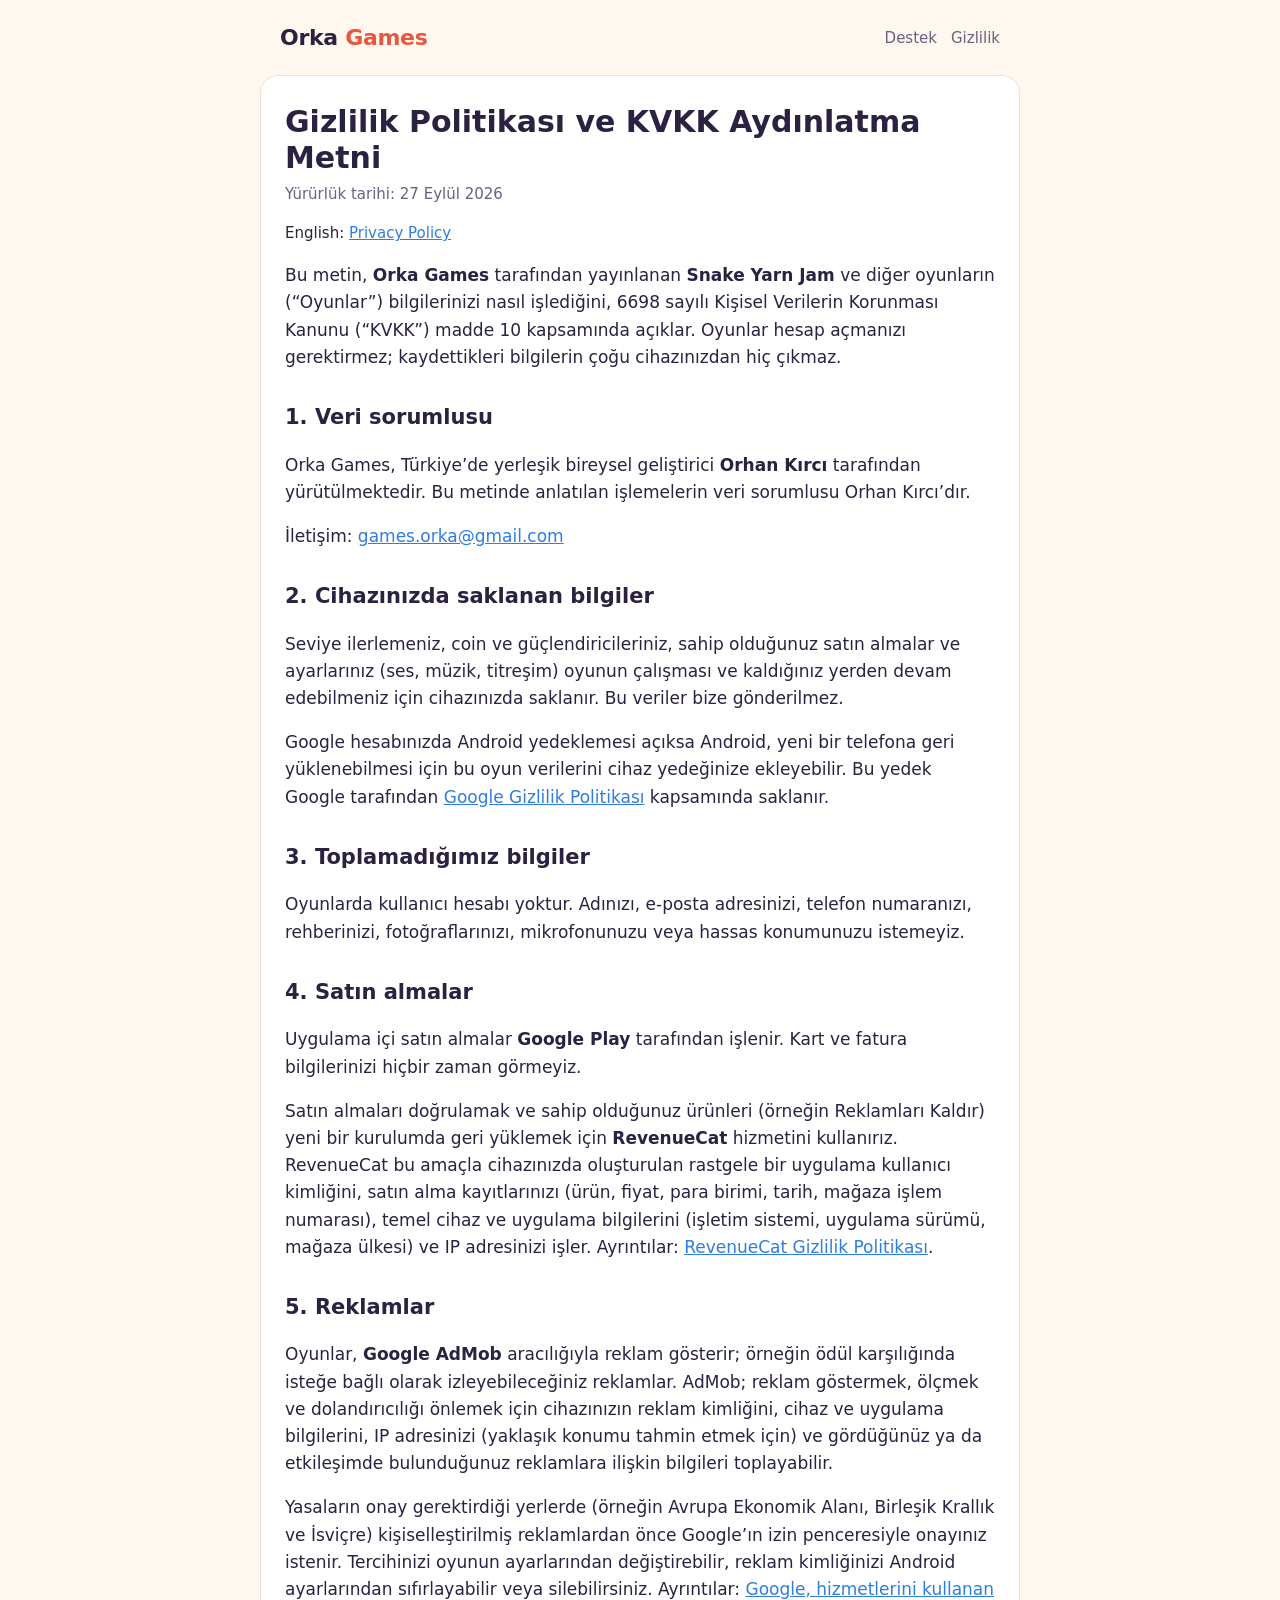
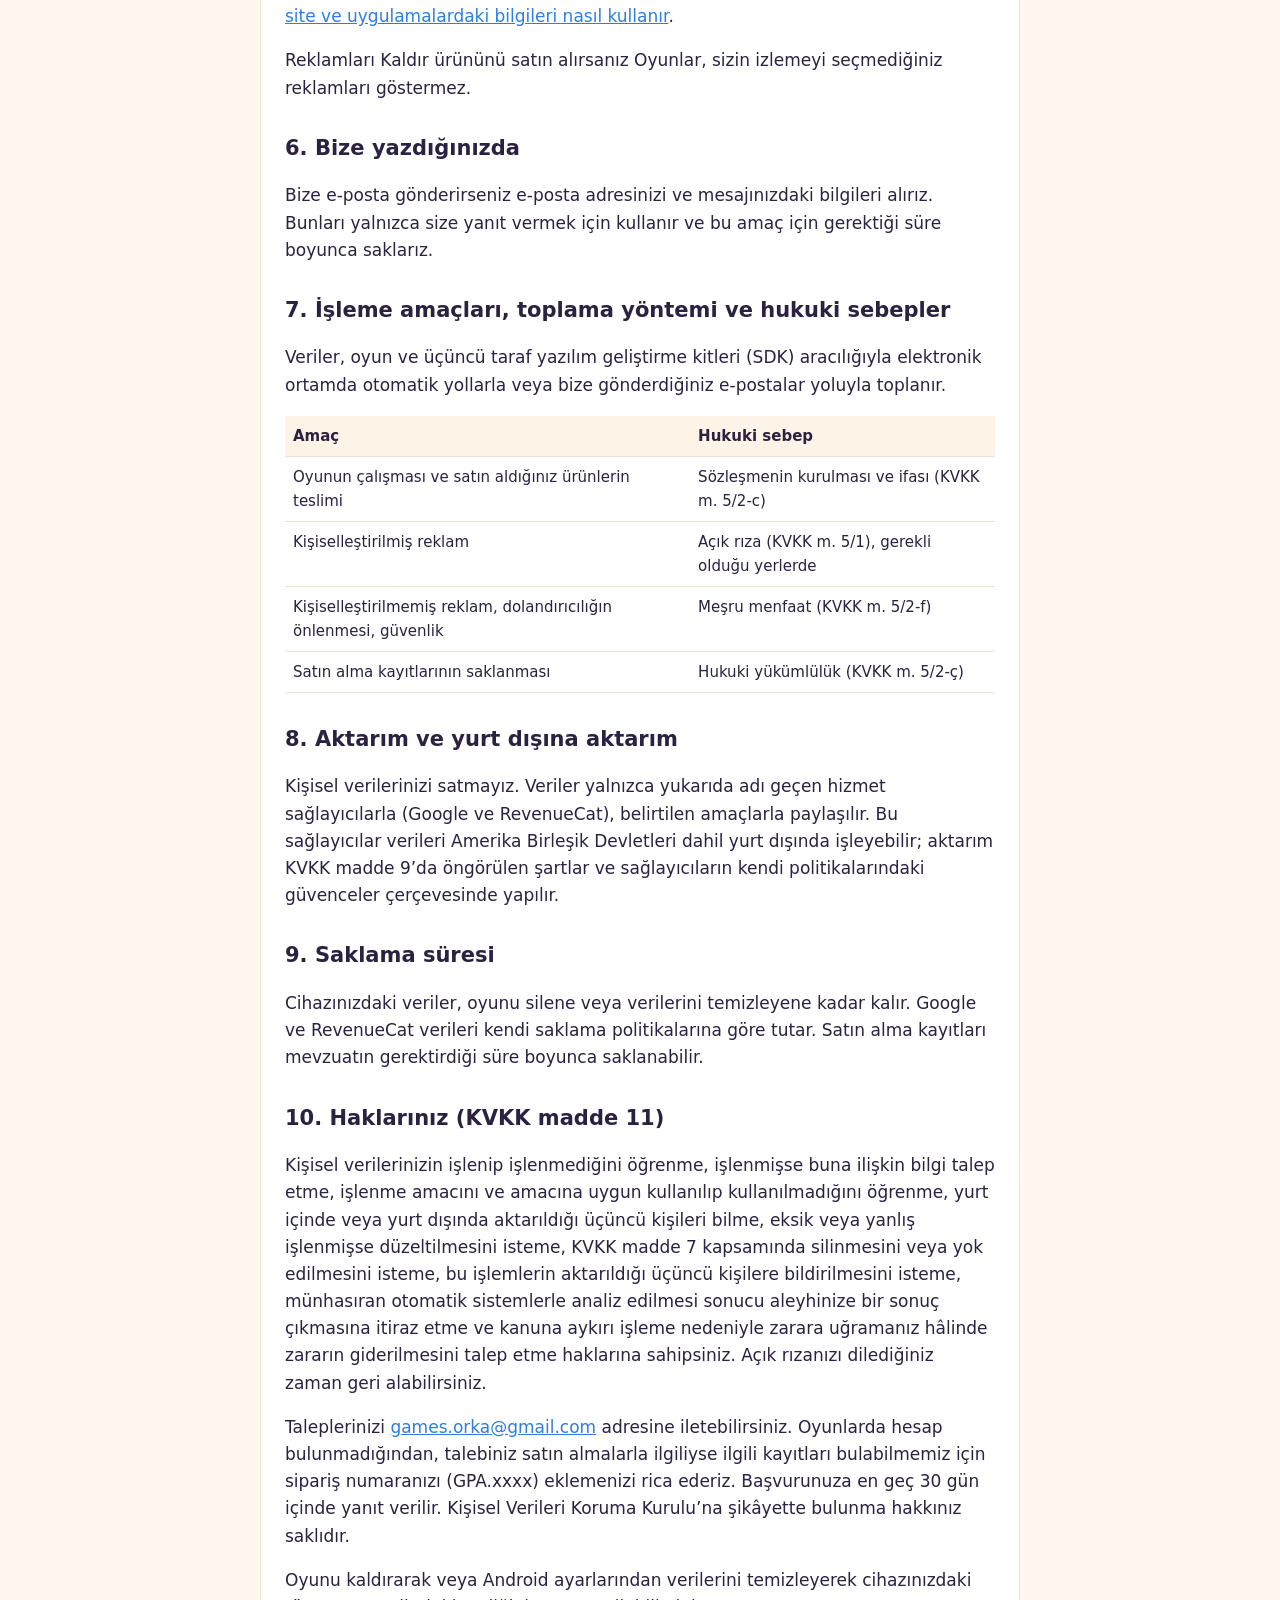
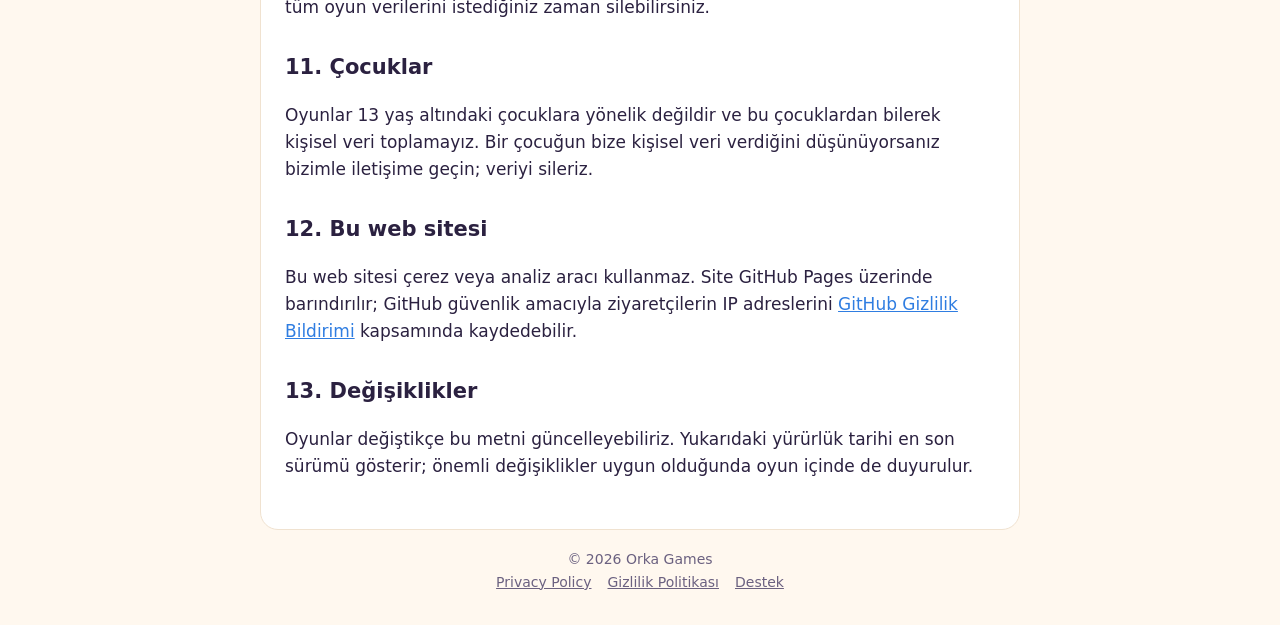
==== gizlilik.html @ 93ddb990 "Add Orka Games website with privacy policy and support pages Co-Authored-By: Claude Opus 5.5 <norepl" ====
<!doctype html>
<html lang="tr">
<head>
  <meta charset="utf-8">
  <meta name="viewport" content="width=device-width, initial-scale=1">
  <title>Gizlilik Politikası ve KVKK Aydınlatma Metni – Orka Games</title>
  <link rel="stylesheet" href="/style.css">
</head>
<body>
  <header>
    <a class="brand" href="/">Orka <span>Games</span></a>
    <nav><a href="/support">Destek</a><a href="/gizlilik">Gizlilik</a></nav>
  </header>
  <main>
    <h1>Gizlilik Politikası ve KVKK Aydınlatma Metni</h1>
    <p class="meta">Yürürlük tarihi: 27 Eylül 2026</p>
    <p class="lang">English: <a href="/privacy">Privacy Policy</a></p>

    <p>Bu metin, <strong>Orka Games</strong> tarafından yayınlanan <strong>Snake Yarn Jam</strong> ve diğer oyunların (“Oyunlar”) bilgilerinizi nasıl işlediğini, 6698 sayılı Kişisel Verilerin Korunması Kanunu (“KVKK”) madde 10 kapsamında açıklar. Oyunlar hesap açmanızı gerektirmez; kaydettikleri bilgilerin çoğu cihazınızdan hiç çıkmaz.</p>

    <h2>1. Veri sorumlusu</h2>
    <p>Orka Games, Türkiye’de yerleşik bireysel geliştirici <strong>Orhan Kırcı</strong> tarafından yürütülmektedir. Bu metinde anlatılan işlemelerin veri sorumlusu Orhan Kırcı’dır.</p>
    <p>İletişim: <a href="mailto:games.orka@gmail.com">games.orka@gmail.com</a></p>

    <h2>2. Cihazınızda saklanan bilgiler</h2>
    <p>Seviye ilerlemeniz, coin ve güçlendiricileriniz, sahip olduğunuz satın almalar ve ayarlarınız (ses, müzik, titreşim) oyunun çalışması ve kaldığınız yerden devam edebilmeniz için cihazınızda saklanır. Bu veriler bize gönderilmez.</p>
    <p>Google hesabınızda Android yedeklemesi açıksa Android, yeni bir telefona geri yüklenebilmesi için bu oyun verilerini cihaz yedeğinize ekleyebilir. Bu yedek Google tarafından <a href="https://policies.google.com/privacy?hl=tr">Google Gizlilik Politikası</a> kapsamında saklanır.</p>

    <h2>3. Toplamadığımız bilgiler</h2>
    <p>Oyunlarda kullanıcı hesabı yoktur. Adınızı, e-posta adresinizi, telefon numaranızı, rehberinizi, fotoğraflarınızı, mikrofonunuzu veya hassas konumunuzu istemeyiz.</p>

    <h2>4. Satın almalar</h2>
    <p>Uygulama içi satın almalar <strong>Google Play</strong> tarafından işlenir. Kart ve fatura bilgilerinizi hiçbir zaman görmeyiz.</p>
    <p>Satın almaları doğrulamak ve sahip olduğunuz ürünleri (örneğin Reklamları Kaldır) yeni bir kurulumda geri yüklemek için <strong>RevenueCat</strong> hizmetini kullanırız. RevenueCat bu amaçla cihazınızda oluşturulan rastgele bir uygulama kullanıcı kimliğini, satın alma kayıtlarınızı (ürün, fiyat, para birimi, tarih, mağaza işlem numarası), temel cihaz ve uygulama bilgilerini (işletim sistemi, uygulama sürümü, mağaza ülkesi) ve IP adresinizi işler. Ayrıntılar: <a href="https://www.revenuecat.com/privacy">RevenueCat Gizlilik Politikası</a>.</p>

    <h2>5. Reklamlar</h2>
    <p>Oyunlar, <strong>Google AdMob</strong> aracılığıyla reklam gösterir; örneğin ödül karşılığında isteğe bağlı olarak izleyebileceğiniz reklamlar. AdMob; reklam göstermek, ölçmek ve dolandırıcılığı önlemek için cihazınızın reklam kimliğini, cihaz ve uygulama bilgilerini, IP adresinizi (yaklaşık konumu tahmin etmek için) ve gördüğünüz ya da etkileşimde bulunduğunuz reklamlara ilişkin bilgileri toplayabilir.</p>
    <p>Yasaların onay gerektirdiği yerlerde (örneğin Avrupa Ekonomik Alanı, Birleşik Krallık ve İsviçre) kişiselleştirilmiş reklamlardan önce Google’ın izin penceresiyle onayınız istenir. Tercihinizi oyunun ayarlarından değiştirebilir, reklam kimliğinizi Android ayarlarından sıfırlayabilir veya silebilirsiniz. Ayrıntılar: <a href="https://policies.google.com/technologies/partner-sites?hl=tr">Google, hizmetlerini kullanan site ve uygulamalardaki bilgileri nasıl kullanır</a>.</p>
    <p>Reklamları Kaldır ürününü satın alırsanız Oyunlar, sizin izlemeyi seçmediğiniz reklamları göstermez.</p>

    <h2>6. Bize yazdığınızda</h2>
    <p>Bize e-posta gönderirseniz e-posta adresinizi ve mesajınızdaki bilgileri alırız. Bunları yalnızca size yanıt vermek için kullanır ve bu amaç için gerektiği süre boyunca saklarız.</p>

    <h2>7. İşleme amaçları, toplama yöntemi ve hukuki sebepler</h2>
    <p>Veriler, oyun ve üçüncü taraf yazılım geliştirme kitleri (SDK) aracılığıyla elektronik ortamda otomatik yollarla veya bize gönderdiğiniz e-postalar yoluyla toplanır.</p>
    <table>
      <tr><th>Amaç</th><th>Hukuki sebep</th></tr>
      <tr><td>Oyunun çalışması ve satın aldığınız ürünlerin teslimi</td><td>Sözleşmenin kurulması ve ifası (KVKK m. 5/2-c)</td></tr>
      <tr><td>Kişiselleştirilmiş reklam</td><td>Açık rıza (KVKK m. 5/1), gerekli olduğu yerlerde</td></tr>
      <tr><td>Kişiselleştirilmemiş reklam, dolandırıcılığın önlenmesi, güvenlik</td><td>Meşru menfaat (KVKK m. 5/2-f)</td></tr>
      <tr><td>Satın alma kayıtlarının saklanması</td><td>Hukuki yükümlülük (KVKK m. 5/2-ç)</td></tr>
    </table>

    <h2>8. Aktarım ve yurt dışına aktarım</h2>
    <p>Kişisel verilerinizi satmayız. Veriler yalnızca yukarıda adı geçen hizmet sağlayıcılarla (Google ve RevenueCat), belirtilen amaçlarla paylaşılır. Bu sağlayıcılar verileri Amerika Birleşik Devletleri dahil yurt dışında işleyebilir; aktarım KVKK madde 9’da öngörülen şartlar ve sağlayıcıların kendi politikalarındaki güvenceler çerçevesinde yapılır.</p>

    <h2>9. Saklama süresi</h2>
    <p>Cihazınızdaki veriler, oyunu silene veya verilerini temizleyene kadar kalır. Google ve RevenueCat verileri kendi saklama politikalarına göre tutar. Satın alma kayıtları mevzuatın gerektirdiği süre boyunca saklanabilir.</p>

    <h2>10. Haklarınız (KVKK madde 11)</h2>
    <p>Kişisel verilerinizin işlenip işlenmediğini öğrenme, işlenmişse buna ilişkin bilgi talep etme, işlenme amacını ve amacına uygun kullanılıp kullanılmadığını öğrenme, yurt içinde veya yurt dışında aktarıldığı üçüncü kişileri bilme, eksik veya yanlış işlenmişse düzeltilmesini isteme, KVKK madde 7 kapsamında silinmesini veya yok edilmesini isteme, bu işlemlerin aktarıldığı üçüncü kişilere bildirilmesini isteme, münhasıran otomatik sistemlerle analiz edilmesi sonucu aleyhinize bir sonuç çıkmasına itiraz etme ve kanuna aykırı işleme nedeniyle zarara uğramanız hâlinde zararın giderilmesini talep etme haklarına sahipsiniz. Açık rızanızı dilediğiniz zaman geri alabilirsiniz.</p>
    <p>Taleplerinizi <a href="mailto:games.orka@gmail.com">games.orka@gmail.com</a> adresine iletebilirsiniz. Oyunlarda hesap bulunmadığından, talebiniz satın almalarla ilgiliyse ilgili kayıtları bulabilmemiz için sipariş numaranızı (GPA.xxxx) eklemenizi rica ederiz. Başvurunuza en geç 30 gün içinde yanıt verilir. Kişisel Verileri Koruma Kurulu’na şikâyette bulunma hakkınız saklıdır.</p>
    <p>Oyunu kaldırarak veya Android ayarlarından verilerini temizleyerek cihazınızdaki tüm oyun verilerini istediğiniz zaman silebilirsiniz.</p>

    <h2>11. Çocuklar</h2>
    <p>Oyunlar 13 yaş altındaki çocuklara yönelik değildir ve bu çocuklardan bilerek kişisel veri toplamayız. Bir çocuğun bize kişisel veri verdiğini düşünüyorsanız bizimle iletişime geçin; veriyi sileriz.</p>

    <h2>12. Bu web sitesi</h2>
    <p>Bu web sitesi çerez veya analiz aracı kullanmaz. Site GitHub Pages üzerinde barındırılır; GitHub güvenlik amacıyla ziyaretçilerin IP adreslerini <a href="https://docs.github.com/en/site-policy/privacy-policies/github-general-privacy-statement">GitHub Gizlilik Bildirimi</a> kapsamında kaydedebilir.</p>

    <h2>13. Değişiklikler</h2>
    <p>Oyunlar değiştikçe bu metni güncelleyebiliriz. Yukarıdaki yürürlük tarihi en son sürümü gösterir; önemli değişiklikler uygun olduğunda oyun içinde de duyurulur.</p>
  </main>
  <footer>
    &copy; 2026 Orka Games
    <br><a href="/privacy">Privacy Policy</a><a href="/gizlilik">Gizlilik Politikası</a><a href="/support">Destek</a>
  </footer>
</body>
</html>
---- style.css ----
:root {
  --bg: #fff8ef;
  --card: #ffffff;
  --ink: #2b2140;
  --muted: #6b6180;
  --accent: #e8573f;
  --accent-2: #2f7de1;
  --line: #f0e2d0;
}

* { box-sizing: border-box; }

body {
  margin: 0;
  background: var(--bg);
  color: var(--ink);
  font: 17px/1.6 system-ui, -apple-system, "Segoe UI", Roboto, "Helvetica Neue", Arial, sans-serif;
}

a { color: var(--accent-2); }

header, main, footer {
  max-width: 760px;
  margin: 0 auto;
  padding: 0 20px;
}

header {
  display: flex;
  align-items: center;
  justify-content: space-between;
  gap: 12px;
  padding-top: 20px;
  padding-bottom: 8px;
}

.brand {
  font-weight: 800;
  font-size: 22px;
  color: var(--ink);
  text-decoration: none;
  letter-spacing: -0.3px;
}

.brand span { color: var(--accent); }

nav a {
  margin-left: 14px;
  font-size: 15px;
  text-decoration: none;
  color: var(--muted);
}

nav a:hover { color: var(--ink); }

main {
  background: var(--card);
  border: 1px solid var(--line);
  border-radius: 18px;
  padding: 28px 24px 32px;
  margin-top: 12px;
}

h1 { font-size: 30px; line-height: 1.2; margin: 0 0 6px; }
h2 { font-size: 21px; margin: 30px 0 6px; }
h3 { font-size: 17px; margin: 18px 0 4px; }

.meta { color: var(--muted); font-size: 15px; margin-top: 0; }
.lang { font-size: 15px; }

.hero { text-align: center; padding: 16px 0 4px; }
.hero p { color: var(--muted); font-size: 19px; margin-top: 4px; }

.game {
  border: 1px solid var(--line);
  border-radius: 14px;
  padding: 18px 20px;
  margin-top: 22px;
}

.game h2 { margin-top: 0; }

.badge {
  display: inline-block;
  background: #ffe9c7;
  color: #8a4b00;
  border-radius: 999px;
  padding: 2px 10px;
  font-size: 13px;
  font-weight: 700;
}

table { width: 100%; border-collapse: collapse; font-size: 15px; margin: 8px 0; }
th, td { text-align: left; vertical-align: top; padding: 8px; border-bottom: 1px solid var(--line); }
th { background: #fdf3e6; }

footer {
  color: var(--muted);
  font-size: 14px;
  text-align: center;
  padding-top: 18px;
  padding-bottom: 32px;
}

footer a { color: var(--muted); margin: 0 8px; }
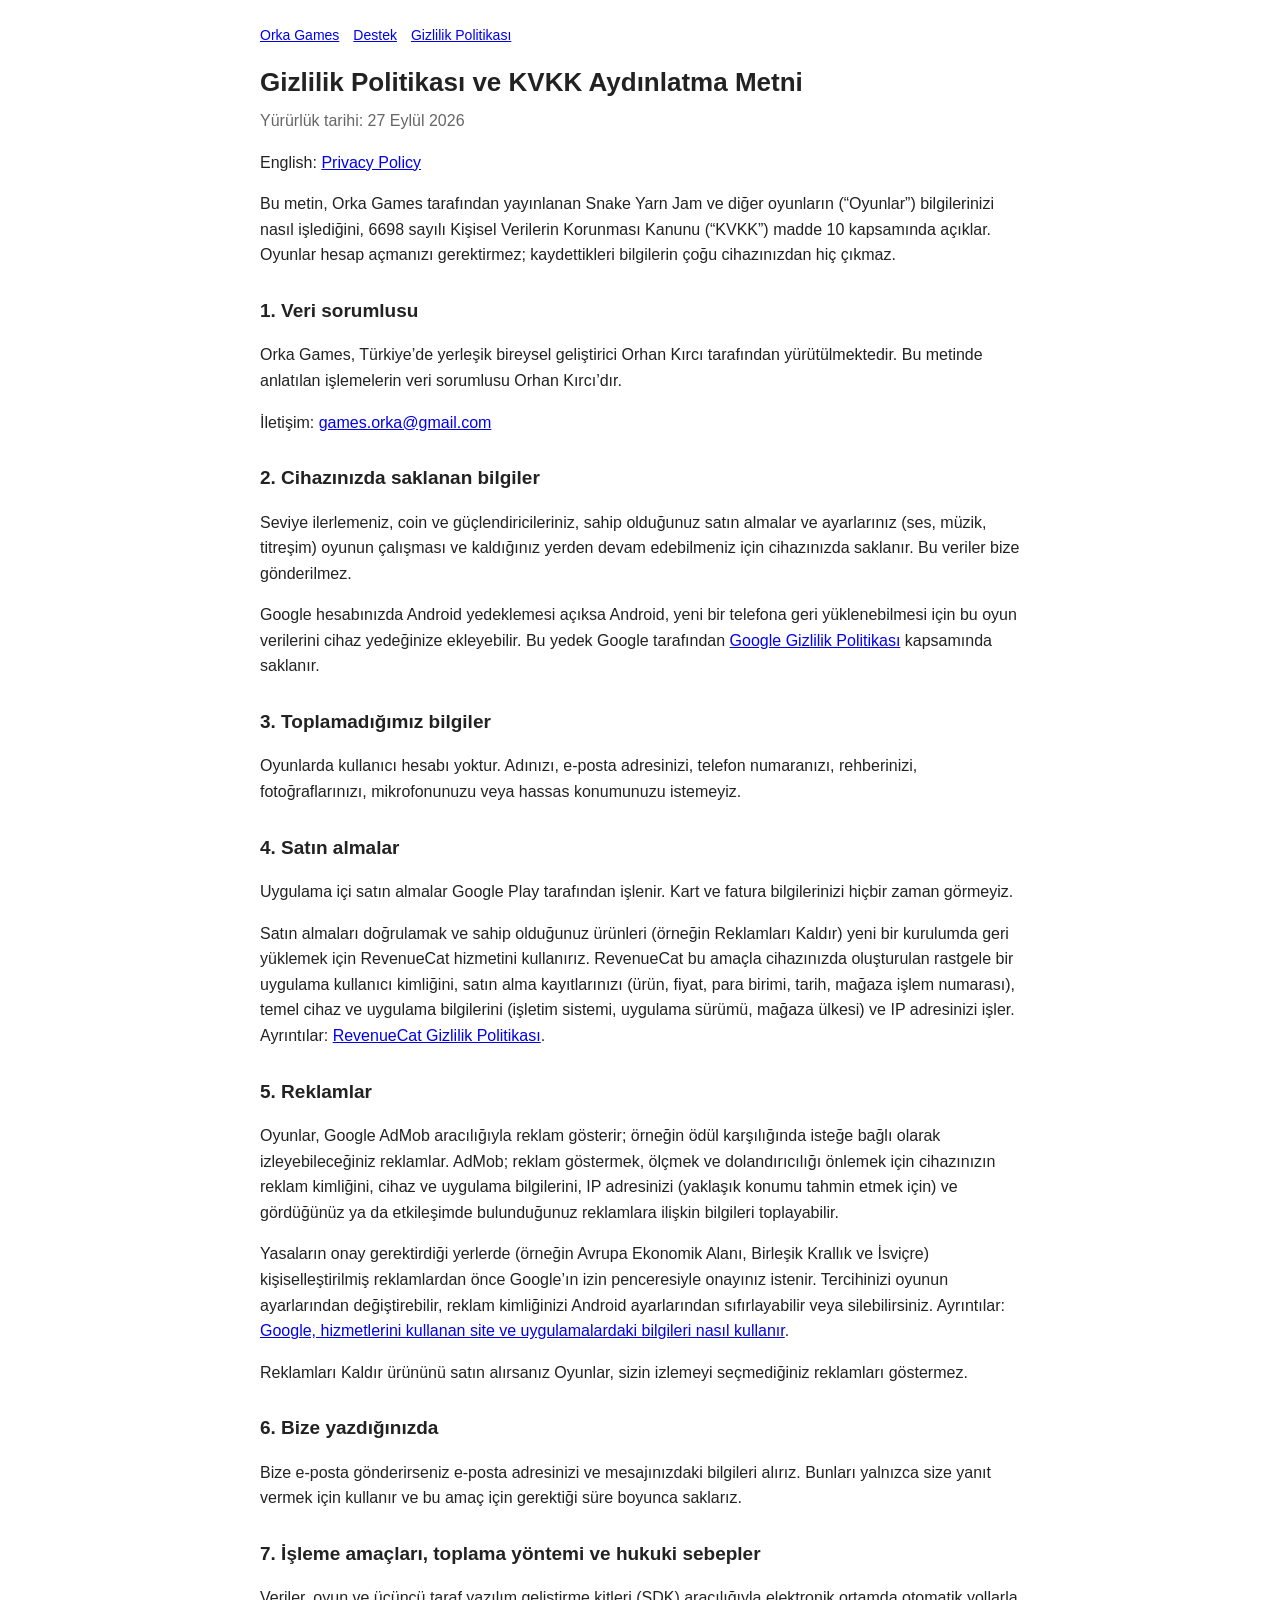
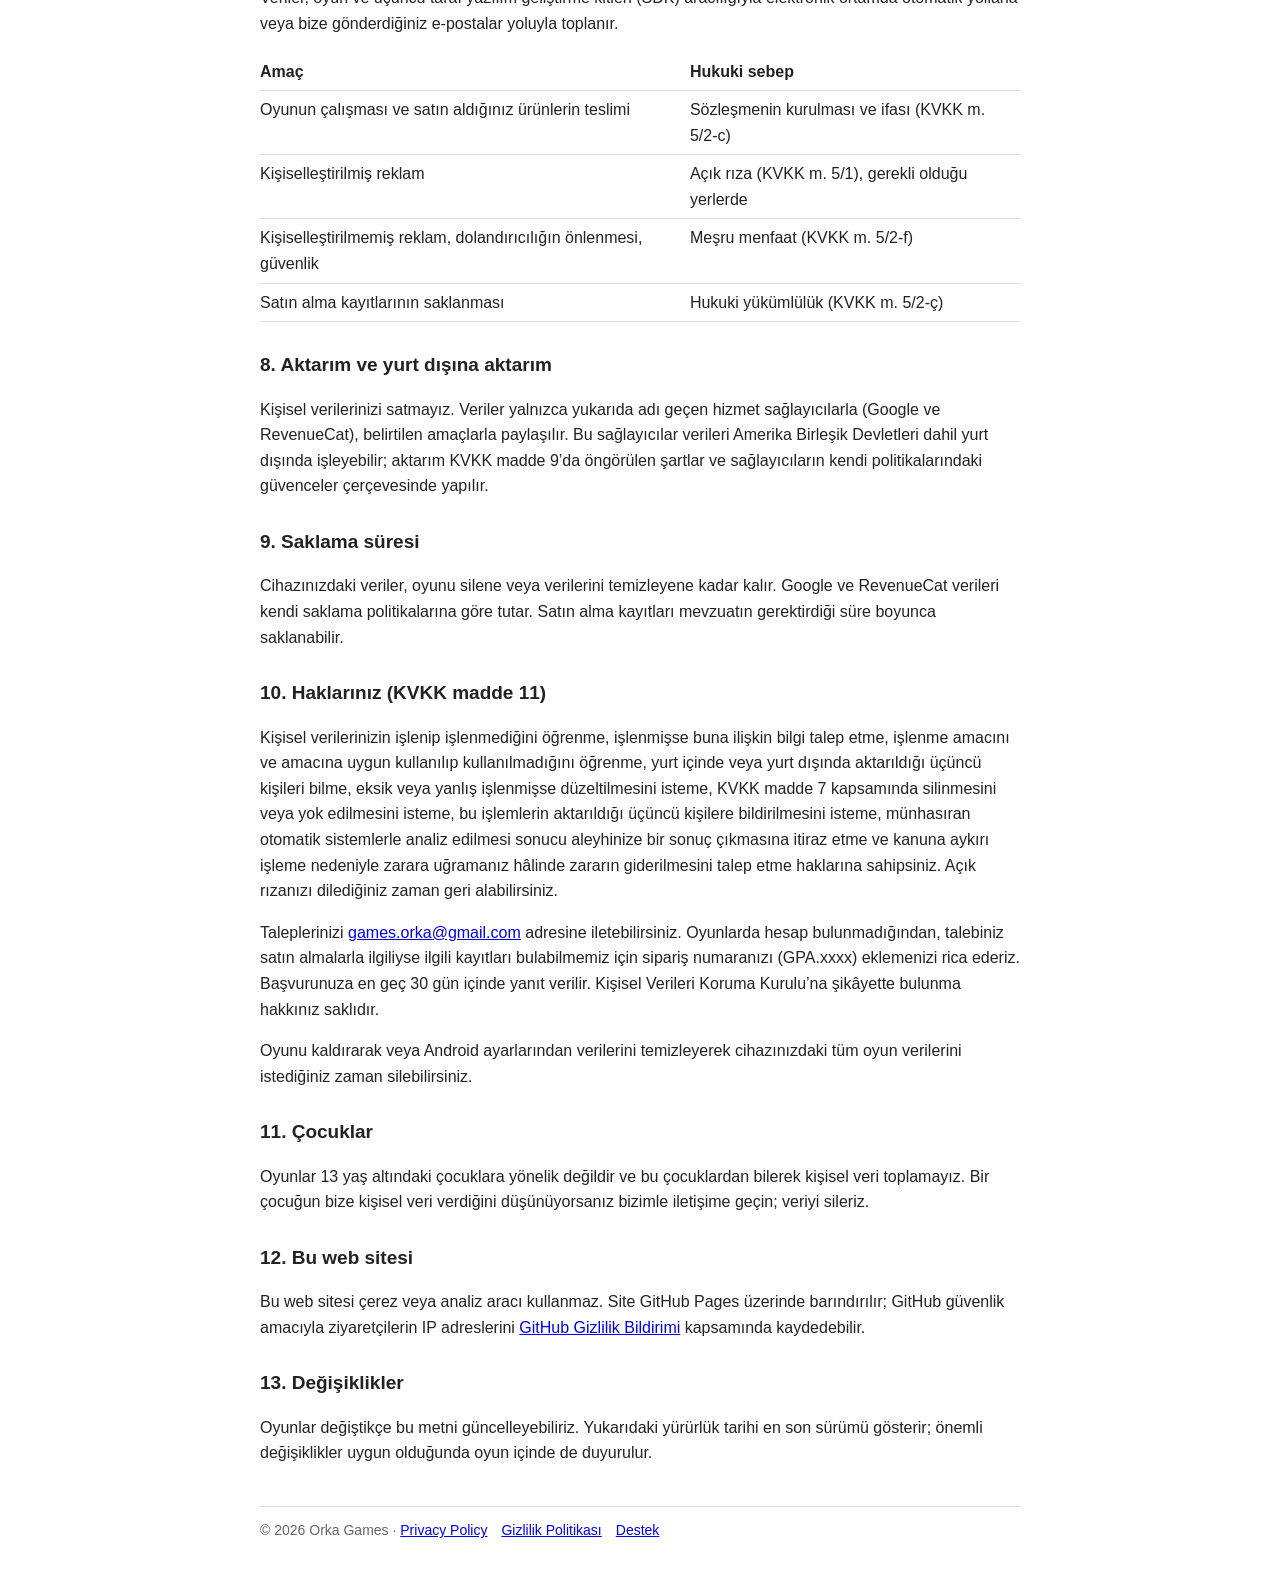
==== commit 95d6de73: "Simplify site to a plain document style and link the game's Play listing Co-Authored-By: Claude Opus" ====
--- a/gizlilik.html
+++ b/gizlilik.html
@@ -7,19 +7,15 @@
   <link rel="stylesheet" href="/style.css">
 </head>
 <body>
-  <header>
-    <a class="brand" href="/">Orka <span>Games</span></a>
-    <nav><a href="/support">Destek</a><a href="/gizlilik">Gizlilik</a></nav>
-  </header>
-  <main>
+  <header><a href="/">Orka Games</a><a href="/support">Destek</a><a href="/gizlilik">Gizlilik Politikası</a></header>
     <h1>Gizlilik Politikası ve KVKK Aydınlatma Metni</h1>
     <p class="meta">Yürürlük tarihi: 27 Eylül 2026</p>
-    <p class="lang">English: <a href="/privacy">Privacy Policy</a></p>
+    <p>English: <a href="/privacy">Privacy Policy</a></p>
 
-    <p>Bu metin, <strong>Orka Games</strong> tarafından yayınlanan <strong>Snake Yarn Jam</strong> ve diğer oyunların (“Oyunlar”) bilgilerinizi nasıl işlediğini, 6698 sayılı Kişisel Verilerin Korunması Kanunu (“KVKK”) madde 10 kapsamında açıklar. Oyunlar hesap açmanızı gerektirmez; kaydettikleri bilgilerin çoğu cihazınızdan hiç çıkmaz.</p>
+    <p>Bu metin, Orka Games tarafından yayınlanan Snake Yarn Jam ve diğer oyunların (“Oyunlar”) bilgilerinizi nasıl işlediğini, 6698 sayılı Kişisel Verilerin Korunması Kanunu (“KVKK”) madde 10 kapsamında açıklar. Oyunlar hesap açmanızı gerektirmez; kaydettikleri bilgilerin çoğu cihazınızdan hiç çıkmaz.</p>
 
     <h2>1. Veri sorumlusu</h2>
-    <p>Orka Games, Türkiye’de yerleşik bireysel geliştirici <strong>Orhan Kırcı</strong> tarafından yürütülmektedir. Bu metinde anlatılan işlemelerin veri sorumlusu Orhan Kırcı’dır.</p>
+    <p>Orka Games, Türkiye’de yerleşik bireysel geliştirici Orhan Kırcı tarafından yürütülmektedir. Bu metinde anlatılan işlemelerin veri sorumlusu Orhan Kırcı’dır.</p>
     <p>İletişim: <a href="mailto:games.orka@gmail.com">games.orka@gmail.com</a></p>
 
     <h2>2. Cihazınızda saklanan bilgiler</h2>
@@ -30,11 +26,11 @@
     <p>Oyunlarda kullanıcı hesabı yoktur. Adınızı, e-posta adresinizi, telefon numaranızı, rehberinizi, fotoğraflarınızı, mikrofonunuzu veya hassas konumunuzu istemeyiz.</p>
 
     <h2>4. Satın almalar</h2>
-    <p>Uygulama içi satın almalar <strong>Google Play</strong> tarafından işlenir. Kart ve fatura bilgilerinizi hiçbir zaman görmeyiz.</p>
-    <p>Satın almaları doğrulamak ve sahip olduğunuz ürünleri (örneğin Reklamları Kaldır) yeni bir kurulumda geri yüklemek için <strong>RevenueCat</strong> hizmetini kullanırız. RevenueCat bu amaçla cihazınızda oluşturulan rastgele bir uygulama kullanıcı kimliğini, satın alma kayıtlarınızı (ürün, fiyat, para birimi, tarih, mağaza işlem numarası), temel cihaz ve uygulama bilgilerini (işletim sistemi, uygulama sürümü, mağaza ülkesi) ve IP adresinizi işler. Ayrıntılar: <a href="https://www.revenuecat.com/privacy">RevenueCat Gizlilik Politikası</a>.</p>
+    <p>Uygulama içi satın almalar Google Play tarafından işlenir. Kart ve fatura bilgilerinizi hiçbir zaman görmeyiz.</p>
+    <p>Satın almaları doğrulamak ve sahip olduğunuz ürünleri (örneğin Reklamları Kaldır) yeni bir kurulumda geri yüklemek için RevenueCat hizmetini kullanırız. RevenueCat bu amaçla cihazınızda oluşturulan rastgele bir uygulama kullanıcı kimliğini, satın alma kayıtlarınızı (ürün, fiyat, para birimi, tarih, mağaza işlem numarası), temel cihaz ve uygulama bilgilerini (işletim sistemi, uygulama sürümü, mağaza ülkesi) ve IP adresinizi işler. Ayrıntılar: <a href="https://www.revenuecat.com/privacy">RevenueCat Gizlilik Politikası</a>.</p>
 
     <h2>5. Reklamlar</h2>
-    <p>Oyunlar, <strong>Google AdMob</strong> aracılığıyla reklam gösterir; örneğin ödül karşılığında isteğe bağlı olarak izleyebileceğiniz reklamlar. AdMob; reklam göstermek, ölçmek ve dolandırıcılığı önlemek için cihazınızın reklam kimliğini, cihaz ve uygulama bilgilerini, IP adresinizi (yaklaşık konumu tahmin etmek için) ve gördüğünüz ya da etkileşimde bulunduğunuz reklamlara ilişkin bilgileri toplayabilir.</p>
+    <p>Oyunlar, Google AdMob aracılığıyla reklam gösterir; örneğin ödül karşılığında isteğe bağlı olarak izleyebileceğiniz reklamlar. AdMob; reklam göstermek, ölçmek ve dolandırıcılığı önlemek için cihazınızın reklam kimliğini, cihaz ve uygulama bilgilerini, IP adresinizi (yaklaşık konumu tahmin etmek için) ve gördüğünüz ya da etkileşimde bulunduğunuz reklamlara ilişkin bilgileri toplayabilir.</p>
     <p>Yasaların onay gerektirdiği yerlerde (örneğin Avrupa Ekonomik Alanı, Birleşik Krallık ve İsviçre) kişiselleştirilmiş reklamlardan önce Google’ın izin penceresiyle onayınız istenir. Tercihinizi oyunun ayarlarından değiştirebilir, reklam kimliğinizi Android ayarlarından sıfırlayabilir veya silebilirsiniz. Ayrıntılar: <a href="https://policies.google.com/technologies/partner-sites?hl=tr">Google, hizmetlerini kullanan site ve uygulamalardaki bilgileri nasıl kullanır</a>.</p>
     <p>Reklamları Kaldır ürününü satın alırsanız Oyunlar, sizin izlemeyi seçmediğiniz reklamları göstermez.</p>
 
@@ -70,10 +66,6 @@
 
     <h2>13. Değişiklikler</h2>
     <p>Oyunlar değiştikçe bu metni güncelleyebiliriz. Yukarıdaki yürürlük tarihi en son sürümü gösterir; önemli değişiklikler uygun olduğunda oyun içinde de duyurulur.</p>
-  </main>
-  <footer>
-    &copy; 2026 Orka Games
-    <br><a href="/privacy">Privacy Policy</a><a href="/gizlilik">Gizlilik Politikası</a><a href="/support">Destek</a>
-  </footer>
+  <footer>&copy; 2026 Orka Games &middot; <a href="/privacy">Privacy Policy</a><a href="/gizlilik">Gizlilik Politikası</a><a href="/support">Destek</a></footer>
 </body>
 </html>
--- a/style.css
+++ b/style.css
@@ -1,105 +1,20 @@
-:root {
-  --bg: #fff8ef;
-  --card: #ffffff;
-  --ink: #2b2140;
-  --muted: #6b6180;
-  --accent: #e8573f;
-  --accent-2: #2f7de1;
-  --line: #f0e2d0;
+body {
+  max-width: 760px;
+  margin: 0 auto;
+  padding: 24px 20px 40px;
+  color: #222;
+  background: #fff;
+  font: 16px/1.6 Arial, Helvetica, sans-serif;
 }
 
-* { box-sizing: border-box; }
+h1 { font-size: 26px; margin: 16px 0 4px; }
+h2 { font-size: 19px; margin: 28px 0 6px; }
+h3 { font-size: 16px; margin: 18px 0 4px; }
 
-body {
-  margin: 0;
-  background: var(--bg);
-  color: var(--ink);
-  font: 17px/1.6 system-ui, -apple-system, "Segoe UI", Roboto, "Helvetica Neue", Arial, sans-serif;
-}
+table { border-collapse: collapse; margin: 8px 0; }
+th, td { text-align: left; vertical-align: top; padding: 6px 10px 6px 0; border-bottom: 1px solid #ddd; }
 
-a { color: var(--accent-2); }
-
-header, main, footer {
-  max-width: 760px;
-  margin: 0 auto;
-  padding: 0 20px;
-}
-
-header {
-  display: flex;
-  align-items: center;
-  justify-content: space-between;
-  gap: 12px;
-  padding-top: 20px;
-  padding-bottom: 8px;
-}
-
-.brand {
-  font-weight: 800;
-  font-size: 22px;
-  color: var(--ink);
-  text-decoration: none;
-  letter-spacing: -0.3px;
-}
-
-.brand span { color: var(--accent); }
-
-nav a {
-  margin-left: 14px;
-  font-size: 15px;
-  text-decoration: none;
-  color: var(--muted);
-}
-
-nav a:hover { color: var(--ink); }
-
-main {
-  background: var(--card);
-  border: 1px solid var(--line);
-  border-radius: 18px;
-  padding: 28px 24px 32px;
-  margin-top: 12px;
-}
-
-h1 { font-size: 30px; line-height: 1.2; margin: 0 0 6px; }
-h2 { font-size: 21px; margin: 30px 0 6px; }
-h3 { font-size: 17px; margin: 18px 0 4px; }
-
-.meta { color: var(--muted); font-size: 15px; margin-top: 0; }
-.lang { font-size: 15px; }
-
-.hero { text-align: center; padding: 16px 0 4px; }
-.hero p { color: var(--muted); font-size: 19px; margin-top: 4px; }
-
-.game {
-  border: 1px solid var(--line);
-  border-radius: 14px;
-  padding: 18px 20px;
-  margin-top: 22px;
-}
-
-.game h2 { margin-top: 0; }
-
-.badge {
-  display: inline-block;
-  background: #ffe9c7;
-  color: #8a4b00;
-  border-radius: 999px;
-  padding: 2px 10px;
-  font-size: 13px;
-  font-weight: 700;
-}
-
-table { width: 100%; border-collapse: collapse; font-size: 15px; margin: 8px 0; }
-th, td { text-align: left; vertical-align: top; padding: 8px; border-bottom: 1px solid var(--line); }
-th { background: #fdf3e6; }
-
-footer {
-  color: var(--muted);
-  font-size: 14px;
-  text-align: center;
-  padding-top: 18px;
-  padding-bottom: 32px;
-}
-
-footer a { color: var(--muted); margin: 0 8px; }
+.meta { color: #666; margin-top: 0; }
+header, footer { font-size: 14px; color: #666; }
+footer { margin-top: 40px; border-top: 1px solid #ddd; padding-top: 12px; }
+header a, footer a { margin-right: 14px; }
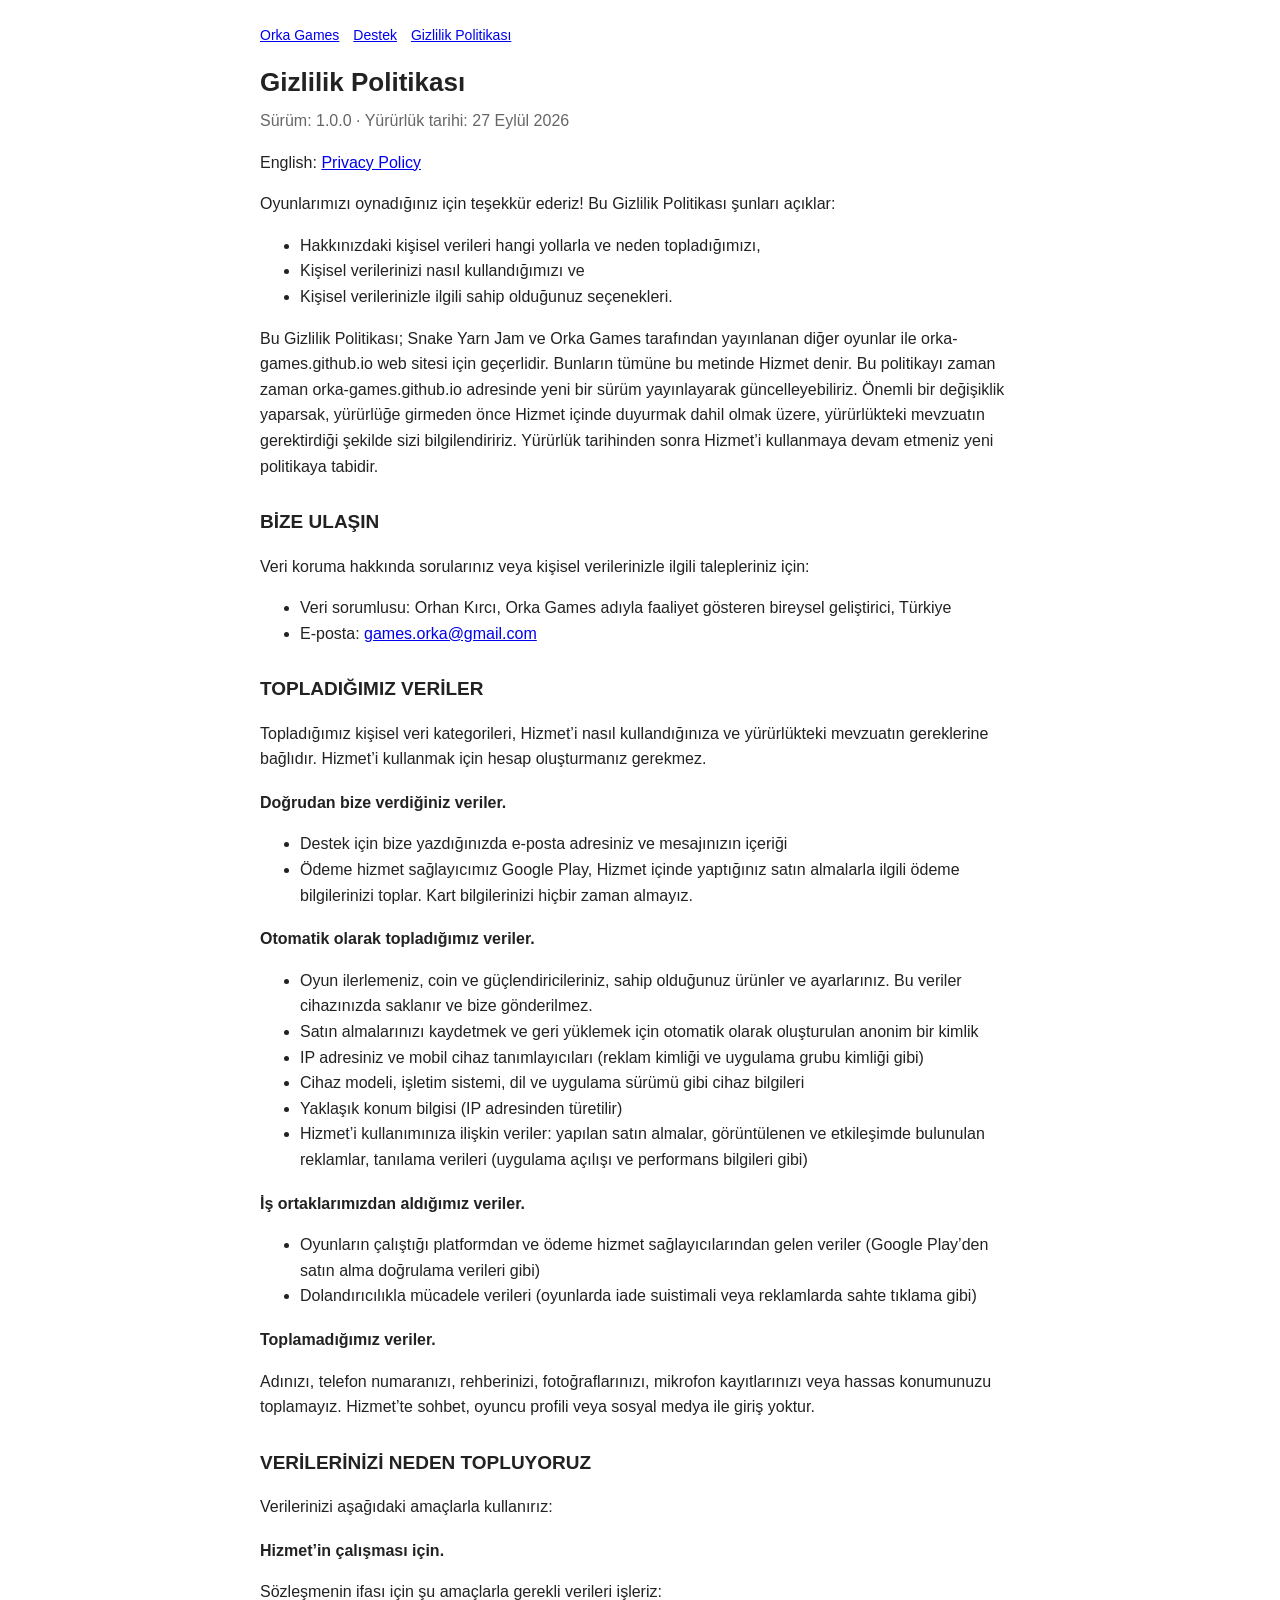
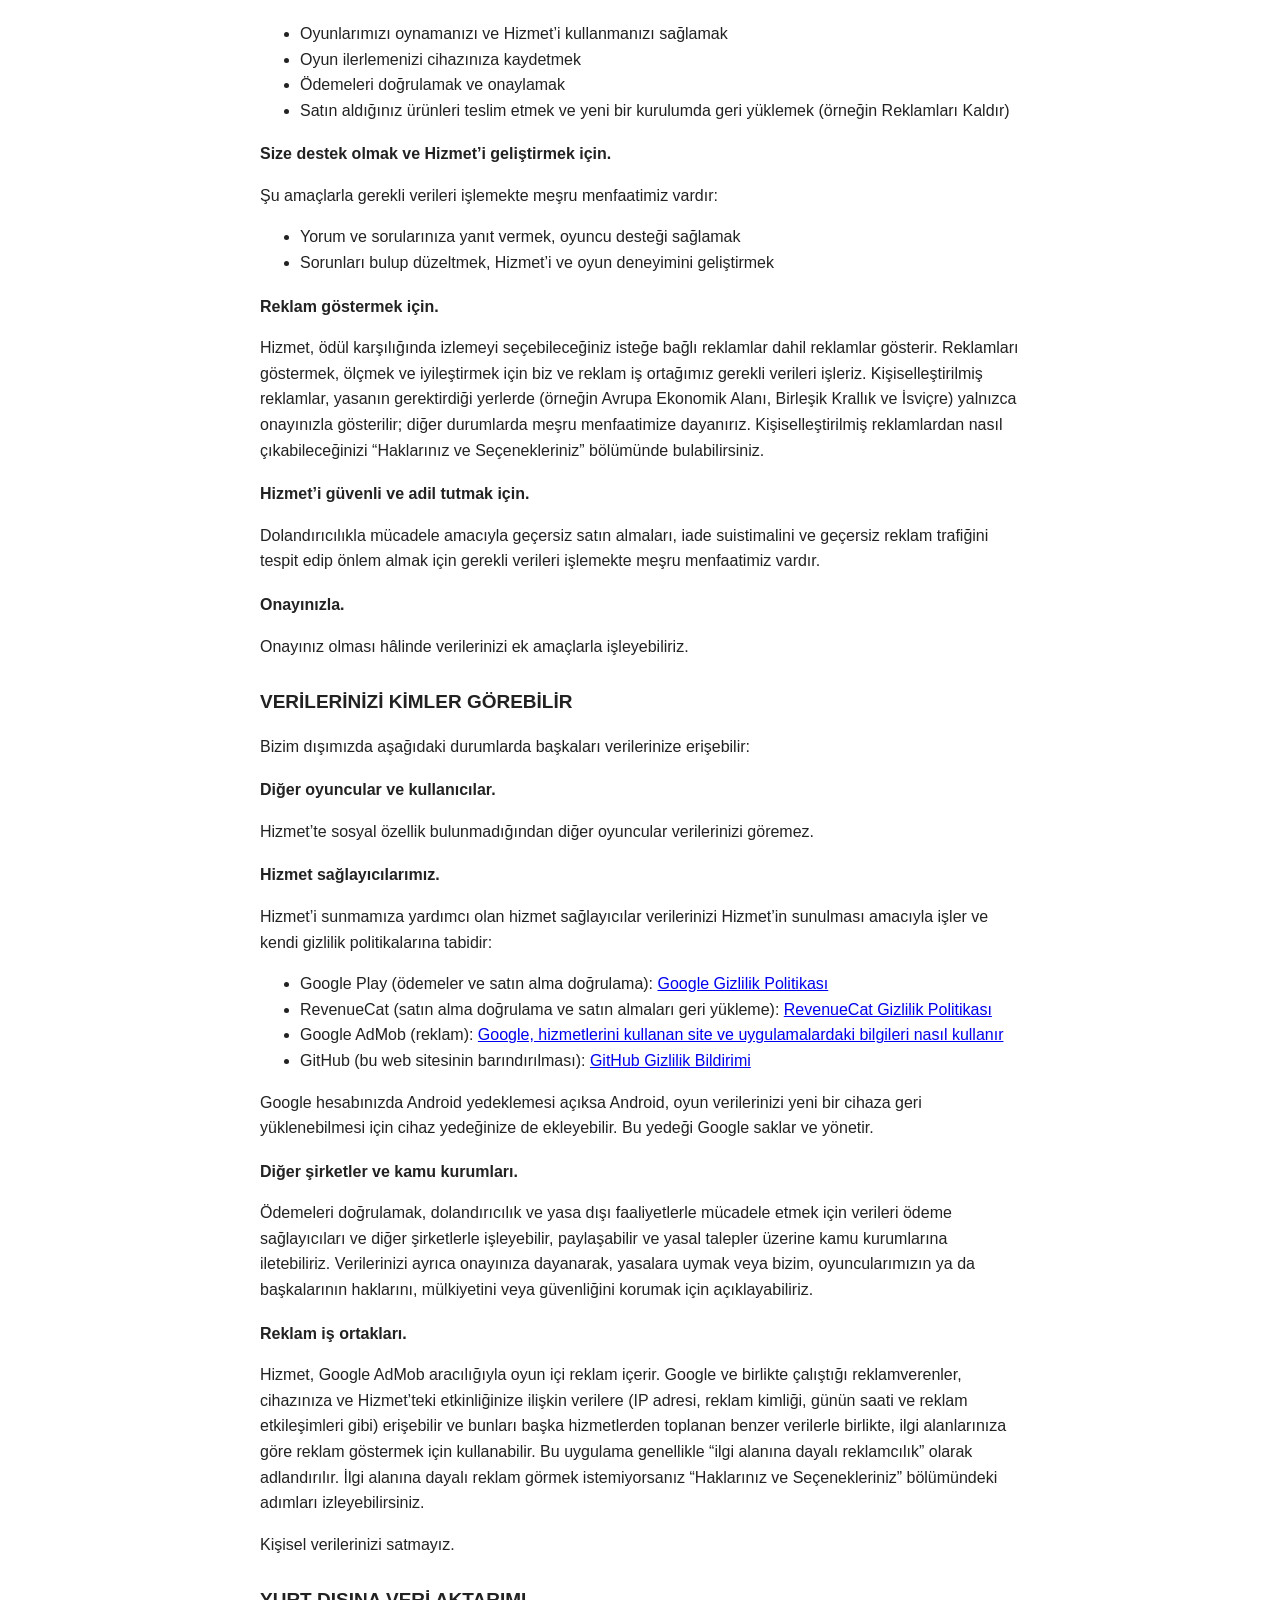
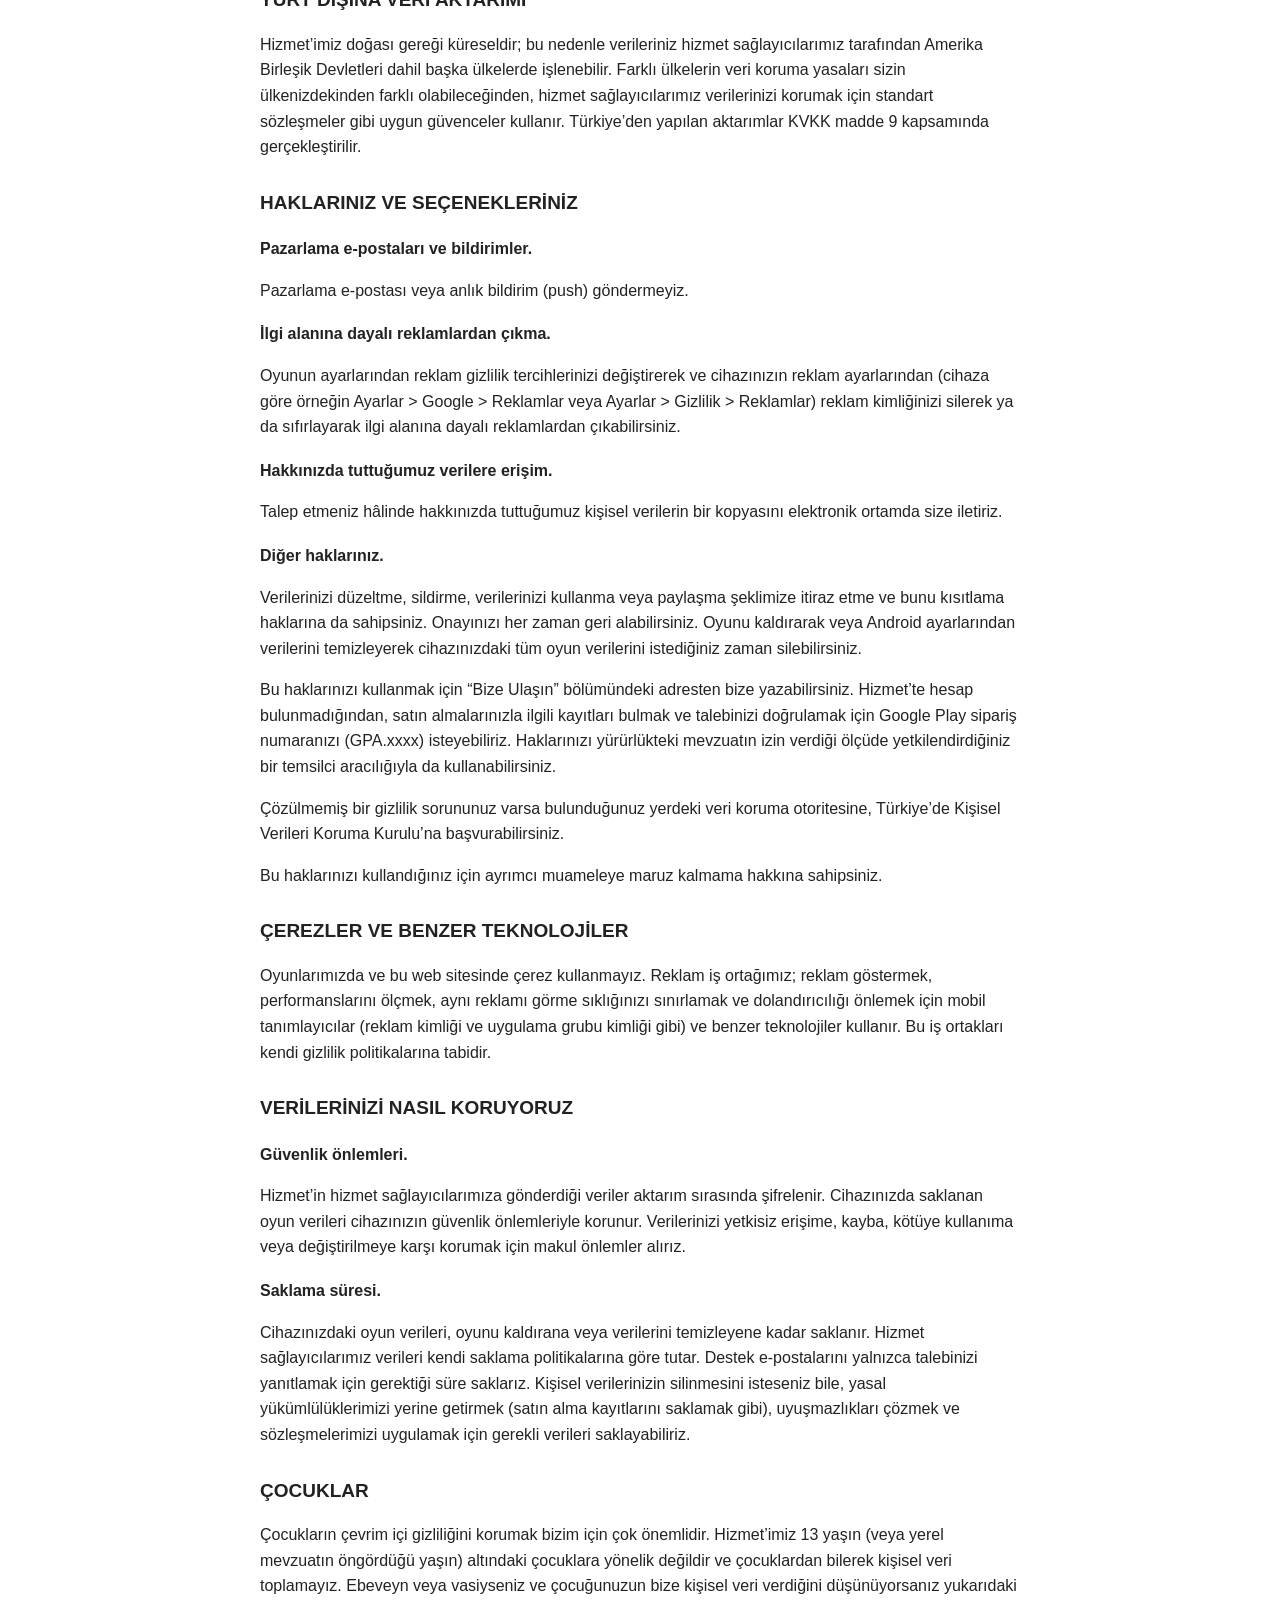
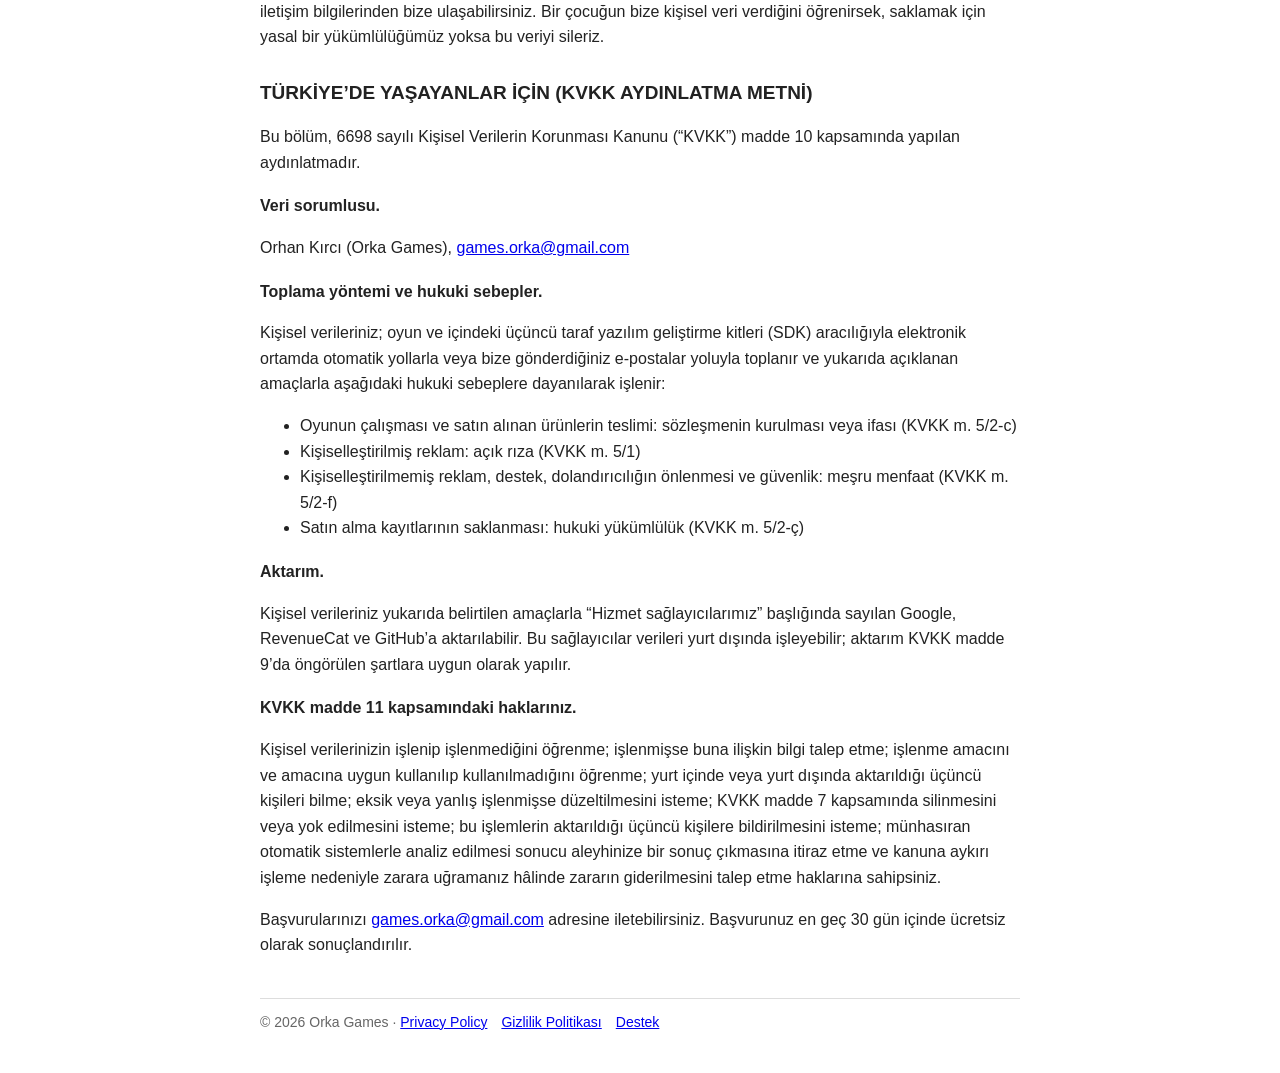
==== commit b98d7d98: "Restructure privacy policy after common mobile game policies Follows the section layout used by Supe" ====
--- a/gizlilik.html
+++ b/gizlilik.html
@@ -3,69 +3,159 @@
 <head>
   <meta charset="utf-8">
   <meta name="viewport" content="width=device-width, initial-scale=1">
-  <title>Gizlilik Politikası ve KVKK Aydınlatma Metni – Orka Games</title>
+  <title>Gizlilik Politikası – Orka Games</title>
   <link rel="stylesheet" href="/style.css">
 </head>
 <body>
   <header><a href="/">Orka Games</a><a href="/support">Destek</a><a href="/gizlilik">Gizlilik Politikası</a></header>
-    <h1>Gizlilik Politikası ve KVKK Aydınlatma Metni</h1>
-    <p class="meta">Yürürlük tarihi: 27 Eylül 2026</p>
-    <p>English: <a href="/privacy">Privacy Policy</a></p>
+  <h1>Gizlilik Politikası</h1>
+  <p class="meta">Sürüm: 1.0.0 &middot; Yürürlük tarihi: 27 Eylül 2026</p>
+  <p>English: <a href="/privacy">Privacy Policy</a></p>
 
-    <p>Bu metin, Orka Games tarafından yayınlanan Snake Yarn Jam ve diğer oyunların (“Oyunlar”) bilgilerinizi nasıl işlediğini, 6698 sayılı Kişisel Verilerin Korunması Kanunu (“KVKK”) madde 10 kapsamında açıklar. Oyunlar hesap açmanızı gerektirmez; kaydettikleri bilgilerin çoğu cihazınızdan hiç çıkmaz.</p>
+  <p>Oyunlarımızı oynadığınız için teşekkür ederiz! Bu Gizlilik Politikası şunları açıklar:</p>
+  <ul>
+    <li>Hakkınızdaki kişisel verileri hangi yollarla ve neden topladığımızı,</li>
+    <li>Kişisel verilerinizi nasıl kullandığımızı ve</li>
+    <li>Kişisel verilerinizle ilgili sahip olduğunuz seçenekleri.</li>
+  </ul>
+  <p>Bu Gizlilik Politikası; Snake Yarn Jam ve Orka Games tarafından yayınlanan diğer oyunlar ile orka-games.github.io web sitesi için geçerlidir. Bunların tümüne bu metinde Hizmet denir. Bu politikayı zaman zaman orka-games.github.io adresinde yeni bir sürüm yayınlayarak güncelleyebiliriz. Önemli bir değişiklik yaparsak, yürürlüğe girmeden önce Hizmet içinde duyurmak dahil olmak üzere, yürürlükteki mevzuatın gerektirdiği şekilde sizi bilgilendiririz. Yürürlük tarihinden sonra Hizmet’i kullanmaya devam etmeniz yeni politikaya tabidir.</p>
 
-    <h2>1. Veri sorumlusu</h2>
-    <p>Orka Games, Türkiye’de yerleşik bireysel geliştirici Orhan Kırcı tarafından yürütülmektedir. Bu metinde anlatılan işlemelerin veri sorumlusu Orhan Kırcı’dır.</p>
-    <p>İletişim: <a href="mailto:games.orka@gmail.com">games.orka@gmail.com</a></p>
+  <h2>BİZE ULAŞIN</h2>
+  <p>Veri koruma hakkında sorularınız veya kişisel verilerinizle ilgili talepleriniz için:</p>
+  <ul>
+    <li>Veri sorumlusu: Orhan Kırcı, Orka Games adıyla faaliyet gösteren bireysel geliştirici, Türkiye</li>
+    <li>E-posta: <a href="mailto:games.orka@gmail.com">games.orka@gmail.com</a></li>
+  </ul>
 
-    <h2>2. Cihazınızda saklanan bilgiler</h2>
-    <p>Seviye ilerlemeniz, coin ve güçlendiricileriniz, sahip olduğunuz satın almalar ve ayarlarınız (ses, müzik, titreşim) oyunun çalışması ve kaldığınız yerden devam edebilmeniz için cihazınızda saklanır. Bu veriler bize gönderilmez.</p>
-    <p>Google hesabınızda Android yedeklemesi açıksa Android, yeni bir telefona geri yüklenebilmesi için bu oyun verilerini cihaz yedeğinize ekleyebilir. Bu yedek Google tarafından <a href="https://policies.google.com/privacy?hl=tr">Google Gizlilik Politikası</a> kapsamında saklanır.</p>
+  <h2>TOPLADIĞIMIZ VERİLER</h2>
+  <p>Topladığımız kişisel veri kategorileri, Hizmet’i nasıl kullandığınıza ve yürürlükteki mevzuatın gereklerine bağlıdır. Hizmet’i kullanmak için hesap oluşturmanız gerekmez.</p>
 
-    <h2>3. Toplamadığımız bilgiler</h2>
-    <p>Oyunlarda kullanıcı hesabı yoktur. Adınızı, e-posta adresinizi, telefon numaranızı, rehberinizi, fotoğraflarınızı, mikrofonunuzu veya hassas konumunuzu istemeyiz.</p>
+  <h3>Doğrudan bize verdiğiniz veriler.</h3>
+  <ul>
+    <li>Destek için bize yazdığınızda e-posta adresiniz ve mesajınızın içeriği</li>
+    <li>Ödeme hizmet sağlayıcımız Google Play, Hizmet içinde yaptığınız satın almalarla ilgili ödeme bilgilerinizi toplar. Kart bilgilerinizi hiçbir zaman almayız.</li>
+  </ul>
 
-    <h2>4. Satın almalar</h2>
-    <p>Uygulama içi satın almalar Google Play tarafından işlenir. Kart ve fatura bilgilerinizi hiçbir zaman görmeyiz.</p>
-    <p>Satın almaları doğrulamak ve sahip olduğunuz ürünleri (örneğin Reklamları Kaldır) yeni bir kurulumda geri yüklemek için RevenueCat hizmetini kullanırız. RevenueCat bu amaçla cihazınızda oluşturulan rastgele bir uygulama kullanıcı kimliğini, satın alma kayıtlarınızı (ürün, fiyat, para birimi, tarih, mağaza işlem numarası), temel cihaz ve uygulama bilgilerini (işletim sistemi, uygulama sürümü, mağaza ülkesi) ve IP adresinizi işler. Ayrıntılar: <a href="https://www.revenuecat.com/privacy">RevenueCat Gizlilik Politikası</a>.</p>
+  <h3>Otomatik olarak topladığımız veriler.</h3>
+  <ul>
+    <li>Oyun ilerlemeniz, coin ve güçlendiricileriniz, sahip olduğunuz ürünler ve ayarlarınız. Bu veriler cihazınızda saklanır ve bize gönderilmez.</li>
+    <li>Satın almalarınızı kaydetmek ve geri yüklemek için otomatik olarak oluşturulan anonim bir kimlik</li>
+    <li>IP adresiniz ve mobil cihaz tanımlayıcıları (reklam kimliği ve uygulama grubu kimliği gibi)</li>
+    <li>Cihaz modeli, işletim sistemi, dil ve uygulama sürümü gibi cihaz bilgileri</li>
+    <li>Yaklaşık konum bilgisi (IP adresinden türetilir)</li>
+    <li>Hizmet’i kullanımınıza ilişkin veriler: yapılan satın almalar, görüntülenen ve etkileşimde bulunulan reklamlar, tanılama verileri (uygulama açılışı ve performans bilgileri gibi)</li>
+  </ul>
 
-    <h2>5. Reklamlar</h2>
-    <p>Oyunlar, Google AdMob aracılığıyla reklam gösterir; örneğin ödül karşılığında isteğe bağlı olarak izleyebileceğiniz reklamlar. AdMob; reklam göstermek, ölçmek ve dolandırıcılığı önlemek için cihazınızın reklam kimliğini, cihaz ve uygulama bilgilerini, IP adresinizi (yaklaşık konumu tahmin etmek için) ve gördüğünüz ya da etkileşimde bulunduğunuz reklamlara ilişkin bilgileri toplayabilir.</p>
-    <p>Yasaların onay gerektirdiği yerlerde (örneğin Avrupa Ekonomik Alanı, Birleşik Krallık ve İsviçre) kişiselleştirilmiş reklamlardan önce Google’ın izin penceresiyle onayınız istenir. Tercihinizi oyunun ayarlarından değiştirebilir, reklam kimliğinizi Android ayarlarından sıfırlayabilir veya silebilirsiniz. Ayrıntılar: <a href="https://policies.google.com/technologies/partner-sites?hl=tr">Google, hizmetlerini kullanan site ve uygulamalardaki bilgileri nasıl kullanır</a>.</p>
-    <p>Reklamları Kaldır ürününü satın alırsanız Oyunlar, sizin izlemeyi seçmediğiniz reklamları göstermez.</p>
+  <h3>İş ortaklarımızdan aldığımız veriler.</h3>
+  <ul>
+    <li>Oyunların çalıştığı platformdan ve ödeme hizmet sağlayıcılarından gelen veriler (Google Play’den satın alma doğrulama verileri gibi)</li>
+    <li>Dolandırıcılıkla mücadele verileri (oyunlarda iade suistimali veya reklamlarda sahte tıklama gibi)</li>
+  </ul>
 
-    <h2>6. Bize yazdığınızda</h2>
-    <p>Bize e-posta gönderirseniz e-posta adresinizi ve mesajınızdaki bilgileri alırız. Bunları yalnızca size yanıt vermek için kullanır ve bu amaç için gerektiği süre boyunca saklarız.</p>
+  <h3>Toplamadığımız veriler.</h3>
+  <p>Adınızı, telefon numaranızı, rehberinizi, fotoğraflarınızı, mikrofon kayıtlarınızı veya hassas konumunuzu toplamayız. Hizmet’te sohbet, oyuncu profili veya sosyal medya ile giriş yoktur.</p>
 
-    <h2>7. İşleme amaçları, toplama yöntemi ve hukuki sebepler</h2>
-    <p>Veriler, oyun ve üçüncü taraf yazılım geliştirme kitleri (SDK) aracılığıyla elektronik ortamda otomatik yollarla veya bize gönderdiğiniz e-postalar yoluyla toplanır.</p>
-    <table>
-      <tr><th>Amaç</th><th>Hukuki sebep</th></tr>
-      <tr><td>Oyunun çalışması ve satın aldığınız ürünlerin teslimi</td><td>Sözleşmenin kurulması ve ifası (KVKK m. 5/2-c)</td></tr>
-      <tr><td>Kişiselleştirilmiş reklam</td><td>Açık rıza (KVKK m. 5/1), gerekli olduğu yerlerde</td></tr>
-      <tr><td>Kişiselleştirilmemiş reklam, dolandırıcılığın önlenmesi, güvenlik</td><td>Meşru menfaat (KVKK m. 5/2-f)</td></tr>
-      <tr><td>Satın alma kayıtlarının saklanması</td><td>Hukuki yükümlülük (KVKK m. 5/2-ç)</td></tr>
-    </table>
+  <h2>VERİLERİNİZİ NEDEN TOPLUYORUZ</h2>
+  <p>Verilerinizi aşağıdaki amaçlarla kullanırız:</p>
 
-    <h2>8. Aktarım ve yurt dışına aktarım</h2>
-    <p>Kişisel verilerinizi satmayız. Veriler yalnızca yukarıda adı geçen hizmet sağlayıcılarla (Google ve RevenueCat), belirtilen amaçlarla paylaşılır. Bu sağlayıcılar verileri Amerika Birleşik Devletleri dahil yurt dışında işleyebilir; aktarım KVKK madde 9’da öngörülen şartlar ve sağlayıcıların kendi politikalarındaki güvenceler çerçevesinde yapılır.</p>
+  <h3>Hizmet’in çalışması için.</h3>
+  <p>Sözleşmenin ifası için şu amaçlarla gerekli verileri işleriz:</p>
+  <ul>
+    <li>Oyunlarımızı oynamanızı ve Hizmet’i kullanmanızı sağlamak</li>
+    <li>Oyun ilerlemenizi cihazınıza kaydetmek</li>
+    <li>Ödemeleri doğrulamak ve onaylamak</li>
+    <li>Satın aldığınız ürünleri teslim etmek ve yeni bir kurulumda geri yüklemek (örneğin Reklamları Kaldır)</li>
+  </ul>
 
-    <h2>9. Saklama süresi</h2>
-    <p>Cihazınızdaki veriler, oyunu silene veya verilerini temizleyene kadar kalır. Google ve RevenueCat verileri kendi saklama politikalarına göre tutar. Satın alma kayıtları mevzuatın gerektirdiği süre boyunca saklanabilir.</p>
+  <h3>Size destek olmak ve Hizmet’i geliştirmek için.</h3>
+  <p>Şu amaçlarla gerekli verileri işlemekte meşru menfaatimiz vardır:</p>
+  <ul>
+    <li>Yorum ve sorularınıza yanıt vermek, oyuncu desteği sağlamak</li>
+    <li>Sorunları bulup düzeltmek, Hizmet’i ve oyun deneyimini geliştirmek</li>
+  </ul>
 
-    <h2>10. Haklarınız (KVKK madde 11)</h2>
-    <p>Kişisel verilerinizin işlenip işlenmediğini öğrenme, işlenmişse buna ilişkin bilgi talep etme, işlenme amacını ve amacına uygun kullanılıp kullanılmadığını öğrenme, yurt içinde veya yurt dışında aktarıldığı üçüncü kişileri bilme, eksik veya yanlış işlenmişse düzeltilmesini isteme, KVKK madde 7 kapsamında silinmesini veya yok edilmesini isteme, bu işlemlerin aktarıldığı üçüncü kişilere bildirilmesini isteme, münhasıran otomatik sistemlerle analiz edilmesi sonucu aleyhinize bir sonuç çıkmasına itiraz etme ve kanuna aykırı işleme nedeniyle zarara uğramanız hâlinde zararın giderilmesini talep etme haklarına sahipsiniz. Açık rızanızı dilediğiniz zaman geri alabilirsiniz.</p>
-    <p>Taleplerinizi <a href="mailto:games.orka@gmail.com">games.orka@gmail.com</a> adresine iletebilirsiniz. Oyunlarda hesap bulunmadığından, talebiniz satın almalarla ilgiliyse ilgili kayıtları bulabilmemiz için sipariş numaranızı (GPA.xxxx) eklemenizi rica ederiz. Başvurunuza en geç 30 gün içinde yanıt verilir. Kişisel Verileri Koruma Kurulu’na şikâyette bulunma hakkınız saklıdır.</p>
-    <p>Oyunu kaldırarak veya Android ayarlarından verilerini temizleyerek cihazınızdaki tüm oyun verilerini istediğiniz zaman silebilirsiniz.</p>
+  <h3>Reklam göstermek için.</h3>
+  <p>Hizmet, ödül karşılığında izlemeyi seçebileceğiniz isteğe bağlı reklamlar dahil reklamlar gösterir. Reklamları göstermek, ölçmek ve iyileştirmek için biz ve reklam iş ortağımız gerekli verileri işleriz. Kişiselleştirilmiş reklamlar, yasanın gerektirdiği yerlerde (örneğin Avrupa Ekonomik Alanı, Birleşik Krallık ve İsviçre) yalnızca onayınızla gösterilir; diğer durumlarda meşru menfaatimize dayanırız. Kişiselleştirilmiş reklamlardan nasıl çıkabileceğinizi “Haklarınız ve Seçenekleriniz” bölümünde bulabilirsiniz.</p>
 
-    <h2>11. Çocuklar</h2>
-    <p>Oyunlar 13 yaş altındaki çocuklara yönelik değildir ve bu çocuklardan bilerek kişisel veri toplamayız. Bir çocuğun bize kişisel veri verdiğini düşünüyorsanız bizimle iletişime geçin; veriyi sileriz.</p>
+  <h3>Hizmet’i güvenli ve adil tutmak için.</h3>
+  <p>Dolandırıcılıkla mücadele amacıyla geçersiz satın almaları, iade suistimalini ve geçersiz reklam trafiğini tespit edip önlem almak için gerekli verileri işlemekte meşru menfaatimiz vardır.</p>
 
-    <h2>12. Bu web sitesi</h2>
-    <p>Bu web sitesi çerez veya analiz aracı kullanmaz. Site GitHub Pages üzerinde barındırılır; GitHub güvenlik amacıyla ziyaretçilerin IP adreslerini <a href="https://docs.github.com/en/site-policy/privacy-policies/github-general-privacy-statement">GitHub Gizlilik Bildirimi</a> kapsamında kaydedebilir.</p>
+  <h3>Onayınızla.</h3>
+  <p>Onayınız olması hâlinde verilerinizi ek amaçlarla işleyebiliriz.</p>
 
-    <h2>13. Değişiklikler</h2>
-    <p>Oyunlar değiştikçe bu metni güncelleyebiliriz. Yukarıdaki yürürlük tarihi en son sürümü gösterir; önemli değişiklikler uygun olduğunda oyun içinde de duyurulur.</p>
+  <h2>VERİLERİNİZİ KİMLER GÖREBİLİR</h2>
+  <p>Bizim dışımızda aşağıdaki durumlarda başkaları verilerinize erişebilir:</p>
+
+  <h3>Diğer oyuncular ve kullanıcılar.</h3>
+  <p>Hizmet’te sosyal özellik bulunmadığından diğer oyuncular verilerinizi göremez.</p>
+
+  <h3>Hizmet sağlayıcılarımız.</h3>
+  <p>Hizmet’i sunmamıza yardımcı olan hizmet sağlayıcılar verilerinizi Hizmet’in sunulması amacıyla işler ve kendi gizlilik politikalarına tabidir:</p>
+  <ul>
+    <li>Google Play (ödemeler ve satın alma doğrulama): <a href="https://policies.google.com/privacy?hl=tr">Google Gizlilik Politikası</a></li>
+    <li>RevenueCat (satın alma doğrulama ve satın almaları geri yükleme): <a href="https://www.revenuecat.com/privacy">RevenueCat Gizlilik Politikası</a></li>
+    <li>Google AdMob (reklam): <a href="https://policies.google.com/technologies/partner-sites?hl=tr">Google, hizmetlerini kullanan site ve uygulamalardaki bilgileri nasıl kullanır</a></li>
+    <li>GitHub (bu web sitesinin barındırılması): <a href="https://docs.github.com/en/site-policy/privacy-policies/github-general-privacy-statement">GitHub Gizlilik Bildirimi</a></li>
+  </ul>
+  <p>Google hesabınızda Android yedeklemesi açıksa Android, oyun verilerinizi yeni bir cihaza geri yüklenebilmesi için cihaz yedeğinize de ekleyebilir. Bu yedeği Google saklar ve yönetir.</p>
+
+  <h3>Diğer şirketler ve kamu kurumları.</h3>
+  <p>Ödemeleri doğrulamak, dolandırıcılık ve yasa dışı faaliyetlerle mücadele etmek için verileri ödeme sağlayıcıları ve diğer şirketlerle işleyebilir, paylaşabilir ve yasal talepler üzerine kamu kurumlarına iletebiliriz. Verilerinizi ayrıca onayınıza dayanarak, yasalara uymak veya bizim, oyuncularımızın ya da başkalarının haklarını, mülkiyetini veya güvenliğini korumak için açıklayabiliriz.</p>
+
+  <h3>Reklam iş ortakları.</h3>
+  <p>Hizmet, Google AdMob aracılığıyla oyun içi reklam içerir. Google ve birlikte çalıştığı reklamverenler, cihazınıza ve Hizmet’teki etkinliğinize ilişkin verilere (IP adresi, reklam kimliği, günün saati ve reklam etkileşimleri gibi) erişebilir ve bunları başka hizmetlerden toplanan benzer verilerle birlikte, ilgi alanlarınıza göre reklam göstermek için kullanabilir. Bu uygulama genellikle “ilgi alanına dayalı reklamcılık” olarak adlandırılır. İlgi alanına dayalı reklam görmek istemiyorsanız “Haklarınız ve Seçenekleriniz” bölümündeki adımları izleyebilirsiniz.</p>
+  <p>Kişisel verilerinizi satmayız.</p>
+
+  <h2>YURT DIŞINA VERİ AKTARIMI</h2>
+  <p>Hizmet’imiz doğası gereği küreseldir; bu nedenle verileriniz hizmet sağlayıcılarımız tarafından Amerika Birleşik Devletleri dahil başka ülkelerde işlenebilir. Farklı ülkelerin veri koruma yasaları sizin ülkenizdekinden farklı olabileceğinden, hizmet sağlayıcılarımız verilerinizi korumak için standart sözleşmeler gibi uygun güvenceler kullanır. Türkiye’den yapılan aktarımlar KVKK madde 9 kapsamında gerçekleştirilir.</p>
+
+  <h2>HAKLARINIZ VE SEÇENEKLERİNİZ</h2>
+
+  <h3>Pazarlama e-postaları ve bildirimler.</h3>
+  <p>Pazarlama e-postası veya anlık bildirim (push) göndermeyiz.</p>
+
+  <h3>İlgi alanına dayalı reklamlardan çıkma.</h3>
+  <p>Oyunun ayarlarından reklam gizlilik tercihlerinizi değiştirerek ve cihazınızın reklam ayarlarından (cihaza göre örneğin Ayarlar &gt; Google &gt; Reklamlar veya Ayarlar &gt; Gizlilik &gt; Reklamlar) reklam kimliğinizi silerek ya da sıfırlayarak ilgi alanına dayalı reklamlardan çıkabilirsiniz.</p>
+
+  <h3>Hakkınızda tuttuğumuz verilere erişim.</h3>
+  <p>Talep etmeniz hâlinde hakkınızda tuttuğumuz kişisel verilerin bir kopyasını elektronik ortamda size iletiriz.</p>
+
+  <h3>Diğer haklarınız.</h3>
+  <p>Verilerinizi düzeltme, sildirme, verilerinizi kullanma veya paylaşma şeklimize itiraz etme ve bunu kısıtlama haklarına da sahipsiniz. Onayınızı her zaman geri alabilirsiniz. Oyunu kaldırarak veya Android ayarlarından verilerini temizleyerek cihazınızdaki tüm oyun verilerini istediğiniz zaman silebilirsiniz.</p>
+  <p>Bu haklarınızı kullanmak için “Bize Ulaşın” bölümündeki adresten bize yazabilirsiniz. Hizmet’te hesap bulunmadığından, satın almalarınızla ilgili kayıtları bulmak ve talebinizi doğrulamak için Google Play sipariş numaranızı (GPA.xxxx) isteyebiliriz. Haklarınızı yürürlükteki mevzuatın izin verdiği ölçüde yetkilendirdiğiniz bir temsilci aracılığıyla da kullanabilirsiniz.</p>
+  <p>Çözülmemiş bir gizlilik sorununuz varsa bulunduğunuz yerdeki veri koruma otoritesine, Türkiye’de Kişisel Verileri Koruma Kurulu’na başvurabilirsiniz.</p>
+  <p>Bu haklarınızı kullandığınız için ayrımcı muameleye maruz kalmama hakkına sahipsiniz.</p>
+
+  <h2>ÇEREZLER VE BENZER TEKNOLOJİLER</h2>
+  <p>Oyunlarımızda ve bu web sitesinde çerez kullanmayız. Reklam iş ortağımız; reklam göstermek, performanslarını ölçmek, aynı reklamı görme sıklığınızı sınırlamak ve dolandırıcılığı önlemek için mobil tanımlayıcılar (reklam kimliği ve uygulama grubu kimliği gibi) ve benzer teknolojiler kullanır. Bu iş ortakları kendi gizlilik politikalarına tabidir.</p>
+
+  <h2>VERİLERİNİZİ NASIL KORUYORUZ</h2>
+  <h3>Güvenlik önlemleri.</h3>
+  <p>Hizmet’in hizmet sağlayıcılarımıza gönderdiği veriler aktarım sırasında şifrelenir. Cihazınızda saklanan oyun verileri cihazınızın güvenlik önlemleriyle korunur. Verilerinizi yetkisiz erişime, kayba, kötüye kullanıma veya değiştirilmeye karşı korumak için makul önlemler alırız.</p>
+  <h3>Saklama süresi.</h3>
+  <p>Cihazınızdaki oyun verileri, oyunu kaldırana veya verilerini temizleyene kadar saklanır. Hizmet sağlayıcılarımız verileri kendi saklama politikalarına göre tutar. Destek e-postalarını yalnızca talebinizi yanıtlamak için gerektiği süre saklarız. Kişisel verilerinizin silinmesini isteseniz bile, yasal yükümlülüklerimizi yerine getirmek (satın alma kayıtlarını saklamak gibi), uyuşmazlıkları çözmek ve sözleşmelerimizi uygulamak için gerekli verileri saklayabiliriz.</p>
+
+  <h2>ÇOCUKLAR</h2>
+  <p>Çocukların çevrim içi gizliliğini korumak bizim için çok önemlidir. Hizmet’imiz 13 yaşın (veya yerel mevzuatın öngördüğü yaşın) altındaki çocuklara yönelik değildir ve çocuklardan bilerek kişisel veri toplamayız. Ebeveyn veya vasiyseniz ve çocuğunuzun bize kişisel veri verdiğini düşünüyorsanız yukarıdaki iletişim bilgilerinden bize ulaşabilirsiniz. Bir çocuğun bize kişisel veri verdiğini öğrenirsek, saklamak için yasal bir yükümlülüğümüz yoksa bu veriyi sileriz.</p>
+
+  <h2>TÜRKİYE’DE YAŞAYANLAR İÇİN (KVKK AYDINLATMA METNİ)</h2>
+  <p>Bu bölüm, 6698 sayılı Kişisel Verilerin Korunması Kanunu (“KVKK”) madde 10 kapsamında yapılan aydınlatmadır.</p>
+  <h3>Veri sorumlusu.</h3>
+  <p>Orhan Kırcı (Orka Games), <a href="mailto:games.orka@gmail.com">games.orka@gmail.com</a></p>
+  <h3>Toplama yöntemi ve hukuki sebepler.</h3>
+  <p>Kişisel verileriniz; oyun ve içindeki üçüncü taraf yazılım geliştirme kitleri (SDK) aracılığıyla elektronik ortamda otomatik yollarla veya bize gönderdiğiniz e-postalar yoluyla toplanır ve yukarıda açıklanan amaçlarla aşağıdaki hukuki sebeplere dayanılarak işlenir:</p>
+  <ul>
+    <li>Oyunun çalışması ve satın alınan ürünlerin teslimi: sözleşmenin kurulması veya ifası (KVKK m. 5/2-c)</li>
+    <li>Kişiselleştirilmiş reklam: açık rıza (KVKK m. 5/1)</li>
+    <li>Kişiselleştirilmemiş reklam, destek, dolandırıcılığın önlenmesi ve güvenlik: meşru menfaat (KVKK m. 5/2-f)</li>
+    <li>Satın alma kayıtlarının saklanması: hukuki yükümlülük (KVKK m. 5/2-ç)</li>
+  </ul>
+  <h3>Aktarım.</h3>
+  <p>Kişisel verileriniz yukarıda belirtilen amaçlarla “Hizmet sağlayıcılarımız” başlığında sayılan Google, RevenueCat ve GitHub’a aktarılabilir. Bu sağlayıcılar verileri yurt dışında işleyebilir; aktarım KVKK madde 9’da öngörülen şartlara uygun olarak yapılır.</p>
+  <h3>KVKK madde 11 kapsamındaki haklarınız.</h3>
+  <p>Kişisel verilerinizin işlenip işlenmediğini öğrenme; işlenmişse buna ilişkin bilgi talep etme; işlenme amacını ve amacına uygun kullanılıp kullanılmadığını öğrenme; yurt içinde veya yurt dışında aktarıldığı üçüncü kişileri bilme; eksik veya yanlış işlenmişse düzeltilmesini isteme; KVKK madde 7 kapsamında silinmesini veya yok edilmesini isteme; bu işlemlerin aktarıldığı üçüncü kişilere bildirilmesini isteme; münhasıran otomatik sistemlerle analiz edilmesi sonucu aleyhinize bir sonuç çıkmasına itiraz etme ve kanuna aykırı işleme nedeniyle zarara uğramanız hâlinde zararın giderilmesini talep etme haklarına sahipsiniz.</p>
+  <p>Başvurularınızı <a href="mailto:games.orka@gmail.com">games.orka@gmail.com</a> adresine iletebilirsiniz. Başvurunuz en geç 30 gün içinde ücretsiz olarak sonuçlandırılır.</p>
+
   <footer>&copy; 2026 Orka Games &middot; <a href="/privacy">Privacy Policy</a><a href="/gizlilik">Gizlilik Politikası</a><a href="/support">Destek</a></footer>
 </body>
 </html>
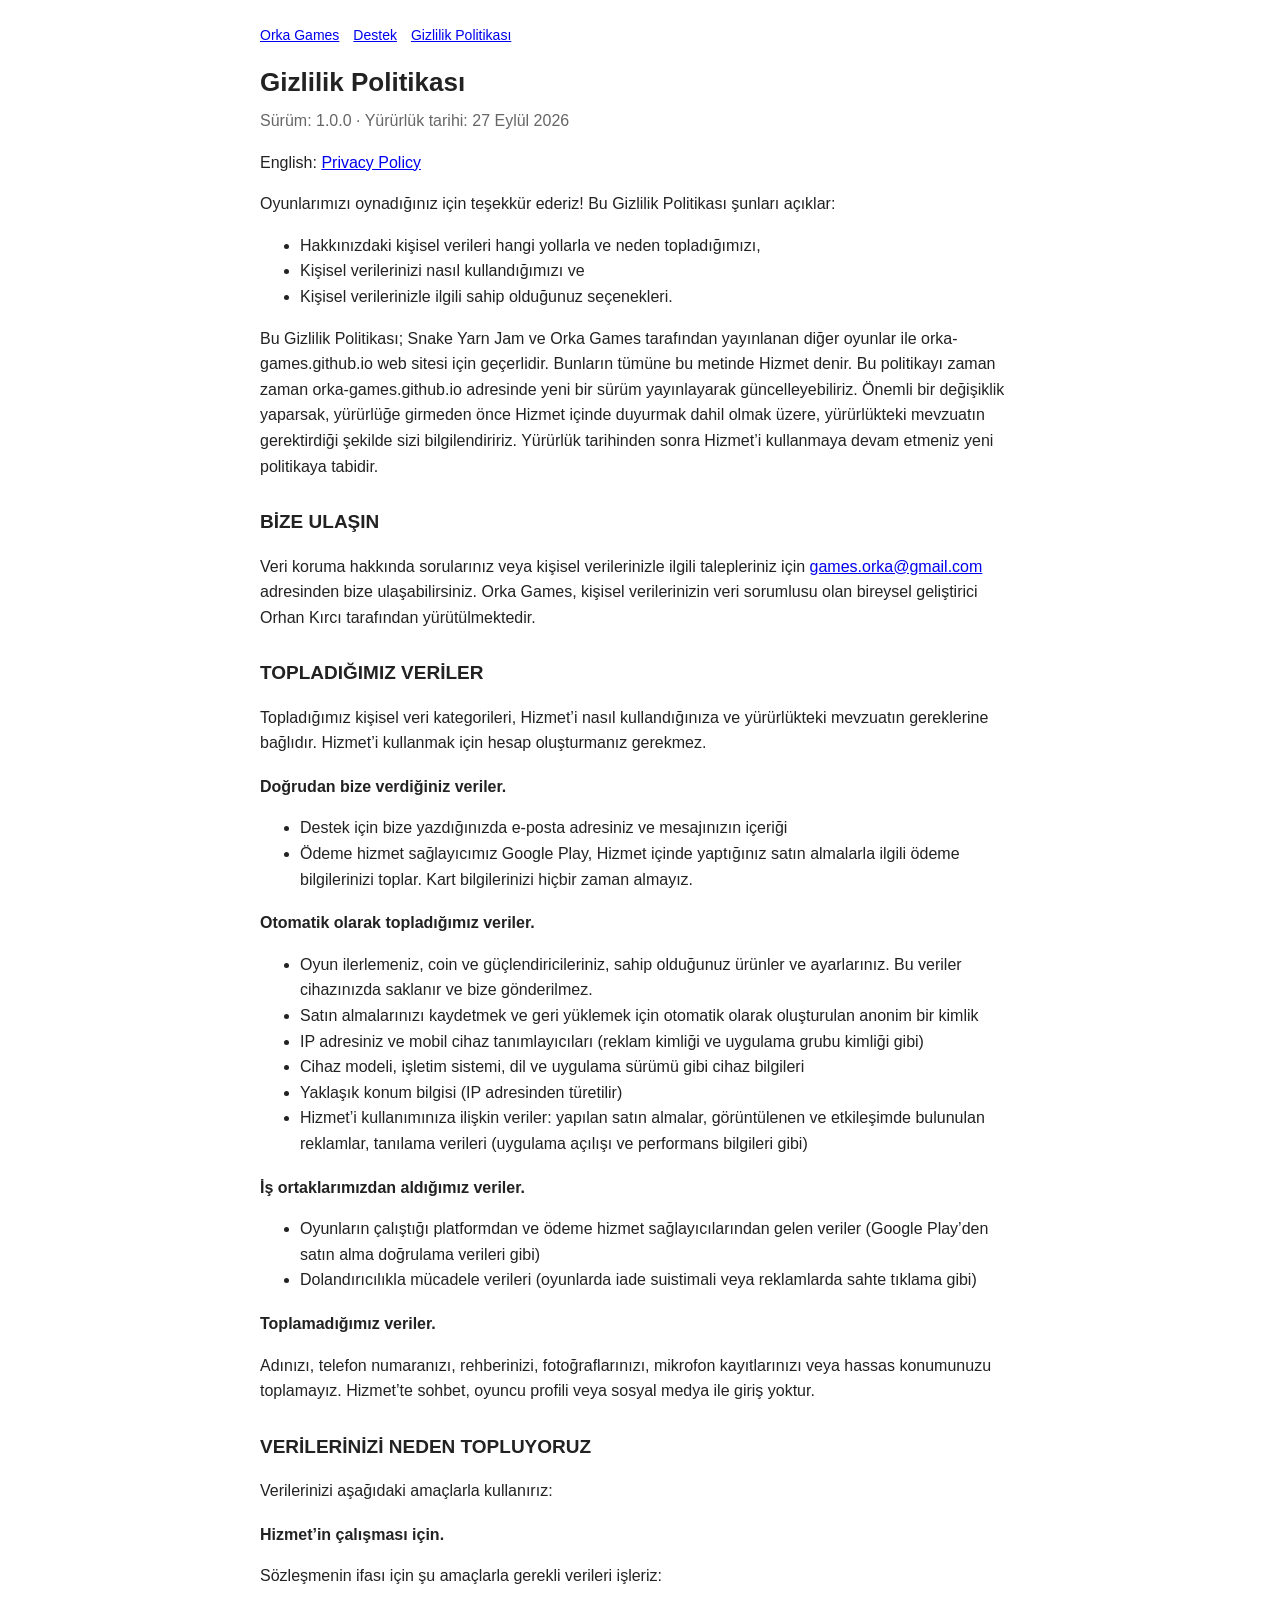
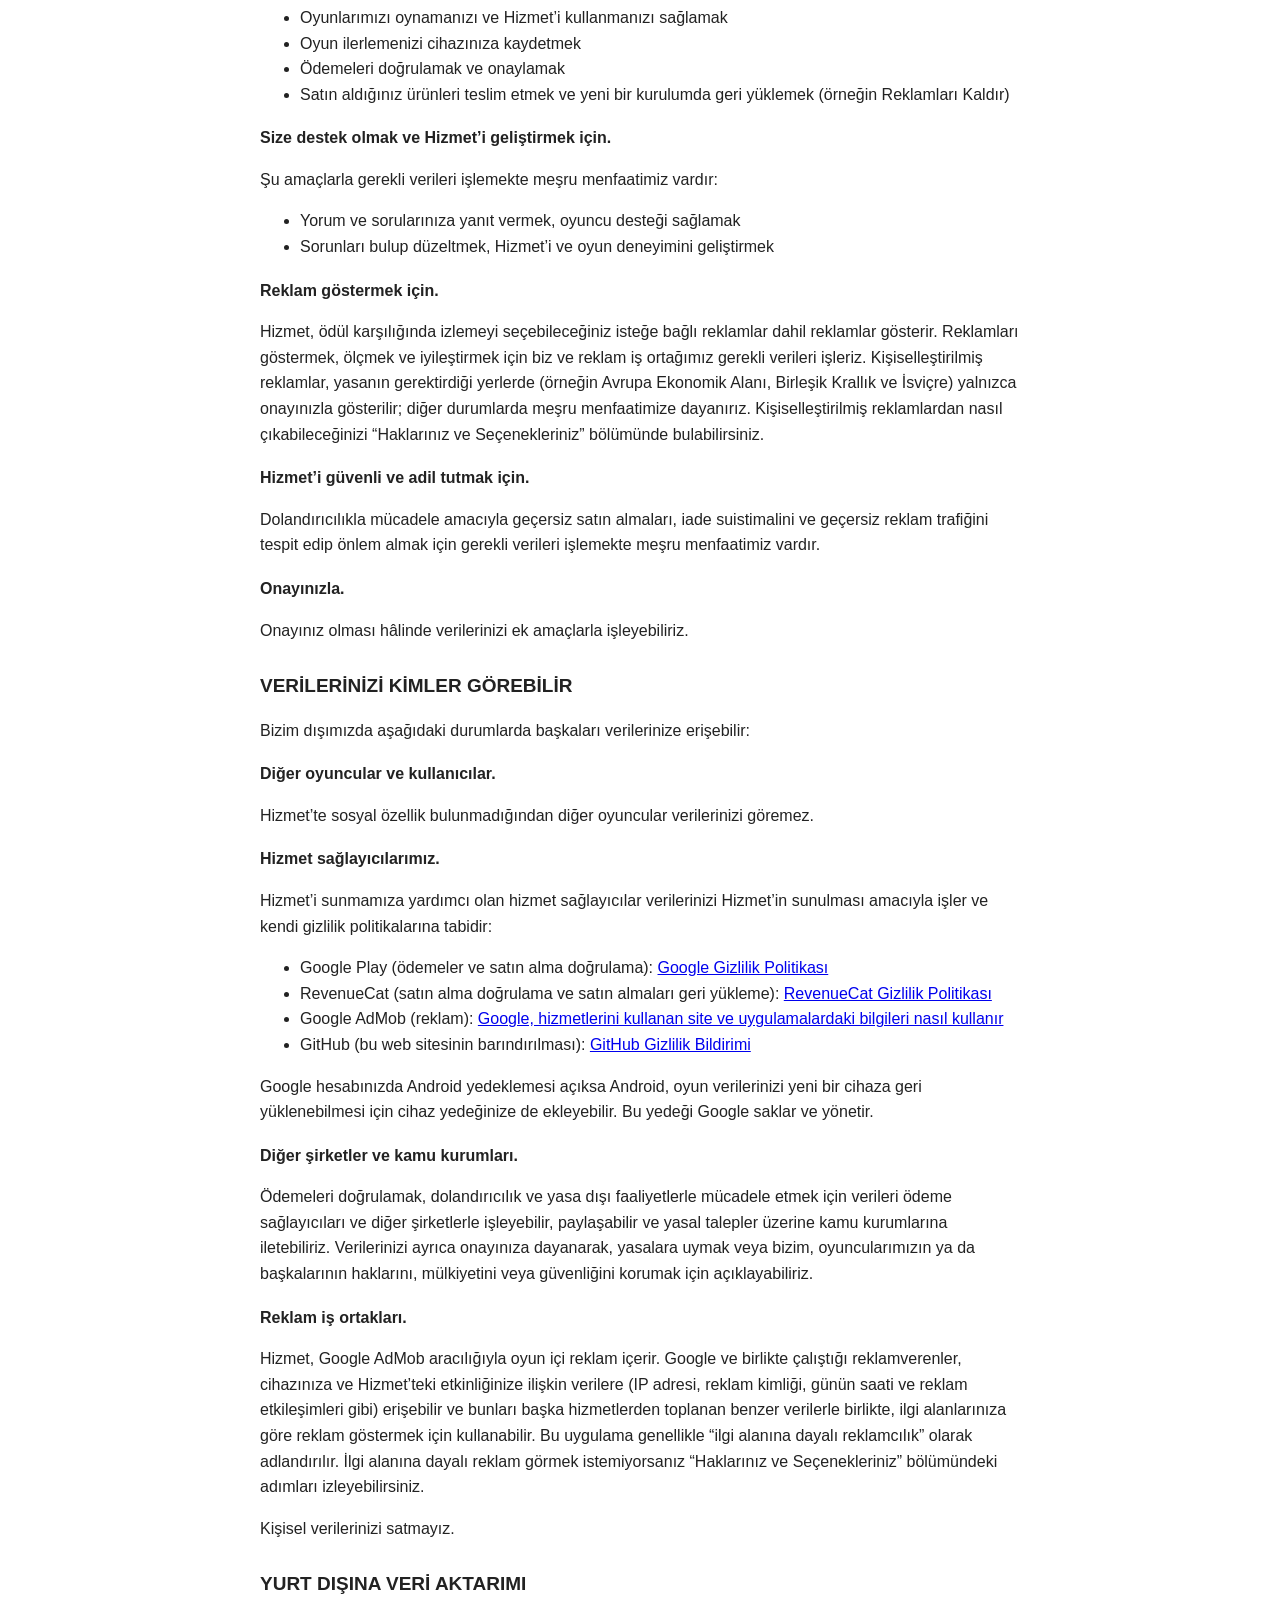
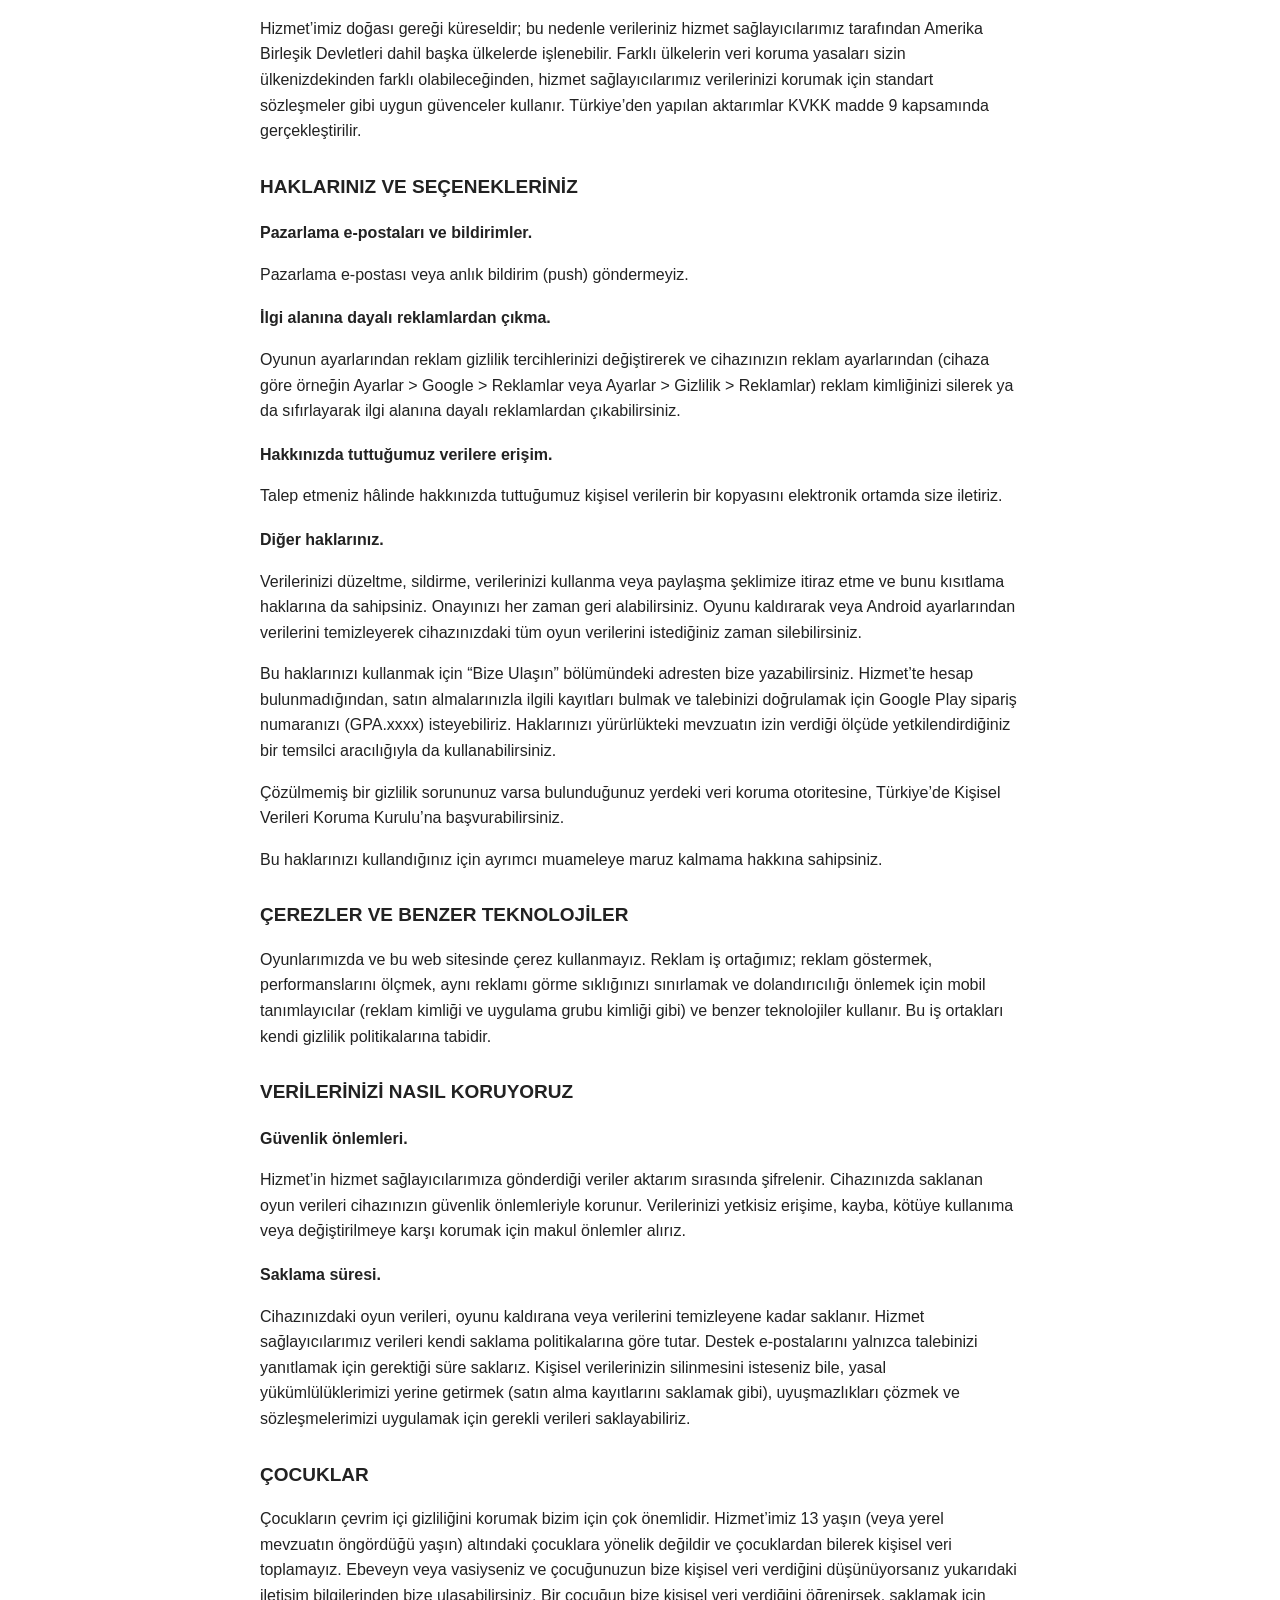
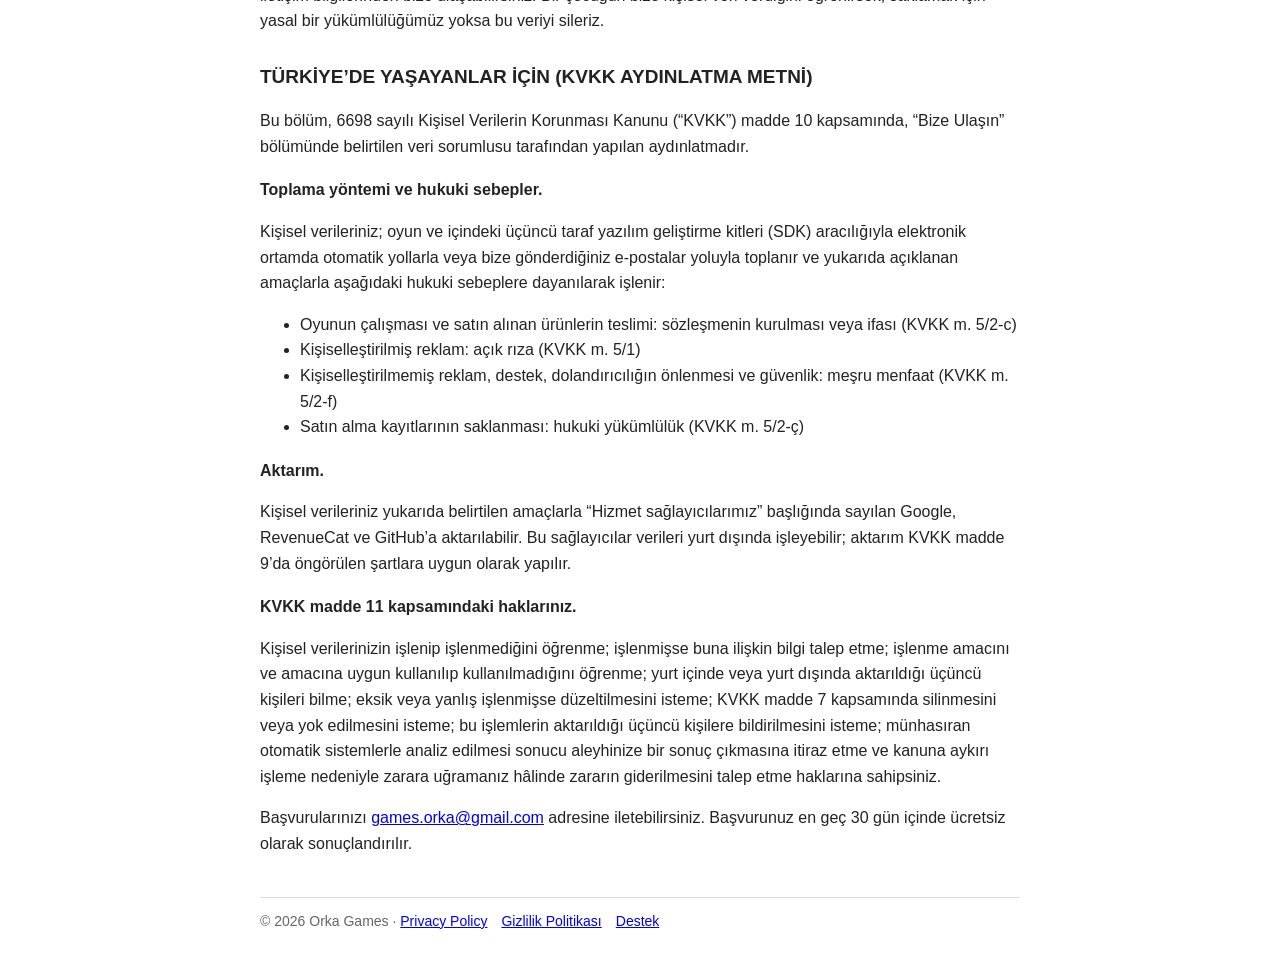
==== commit 03407879: "Mention the controller inline instead of as separate contact items Co-Authored-By: Claude Opus 5.5 <" ====
--- a/gizlilik.html
+++ b/gizlilik.html
@@ -21,11 +21,7 @@
   <p>Bu Gizlilik Politikası; Snake Yarn Jam ve Orka Games tarafından yayınlanan diğer oyunlar ile orka-games.github.io web sitesi için geçerlidir. Bunların tümüne bu metinde Hizmet denir. Bu politikayı zaman zaman orka-games.github.io adresinde yeni bir sürüm yayınlayarak güncelleyebiliriz. Önemli bir değişiklik yaparsak, yürürlüğe girmeden önce Hizmet içinde duyurmak dahil olmak üzere, yürürlükteki mevzuatın gerektirdiği şekilde sizi bilgilendiririz. Yürürlük tarihinden sonra Hizmet’i kullanmaya devam etmeniz yeni politikaya tabidir.</p>
 
   <h2>BİZE ULAŞIN</h2>
-  <p>Veri koruma hakkında sorularınız veya kişisel verilerinizle ilgili talepleriniz için:</p>
-  <ul>
-    <li>Veri sorumlusu: Orhan Kırcı, Orka Games adıyla faaliyet gösteren bireysel geliştirici, Türkiye</li>
-    <li>E-posta: <a href="mailto:games.orka@gmail.com">games.orka@gmail.com</a></li>
-  </ul>
+  <p>Veri koruma hakkında sorularınız veya kişisel verilerinizle ilgili talepleriniz için <a href="mailto:games.orka@gmail.com">games.orka@gmail.com</a> adresinden bize ulaşabilirsiniz. Orka Games, kişisel verilerinizin veri sorumlusu olan bireysel geliştirici Orhan Kırcı tarafından yürütülmektedir.</p>
 
   <h2>TOPLADIĞIMIZ VERİLER</h2>
   <p>Topladığımız kişisel veri kategorileri, Hizmet’i nasıl kullandığınıza ve yürürlükteki mevzuatın gereklerine bağlıdır. Hizmet’i kullanmak için hesap oluşturmanız gerekmez.</p>
@@ -139,9 +135,7 @@
   <p>Çocukların çevrim içi gizliliğini korumak bizim için çok önemlidir. Hizmet’imiz 13 yaşın (veya yerel mevzuatın öngördüğü yaşın) altındaki çocuklara yönelik değildir ve çocuklardan bilerek kişisel veri toplamayız. Ebeveyn veya vasiyseniz ve çocuğunuzun bize kişisel veri verdiğini düşünüyorsanız yukarıdaki iletişim bilgilerinden bize ulaşabilirsiniz. Bir çocuğun bize kişisel veri verdiğini öğrenirsek, saklamak için yasal bir yükümlülüğümüz yoksa bu veriyi sileriz.</p>
 
   <h2>TÜRKİYE’DE YAŞAYANLAR İÇİN (KVKK AYDINLATMA METNİ)</h2>
-  <p>Bu bölüm, 6698 sayılı Kişisel Verilerin Korunması Kanunu (“KVKK”) madde 10 kapsamında yapılan aydınlatmadır.</p>
-  <h3>Veri sorumlusu.</h3>
-  <p>Orhan Kırcı (Orka Games), <a href="mailto:games.orka@gmail.com">games.orka@gmail.com</a></p>
+  <p>Bu bölüm, 6698 sayılı Kişisel Verilerin Korunması Kanunu (“KVKK”) madde 10 kapsamında, “Bize Ulaşın” bölümünde belirtilen veri sorumlusu tarafından yapılan aydınlatmadır.</p>
   <h3>Toplama yöntemi ve hukuki sebepler.</h3>
   <p>Kişisel verileriniz; oyun ve içindeki üçüncü taraf yazılım geliştirme kitleri (SDK) aracılığıyla elektronik ortamda otomatik yollarla veya bize gönderdiğiniz e-postalar yoluyla toplanır ve yukarıda açıklanan amaçlarla aşağıdaki hukuki sebeplere dayanılarak işlenir:</p>
   <ul>
